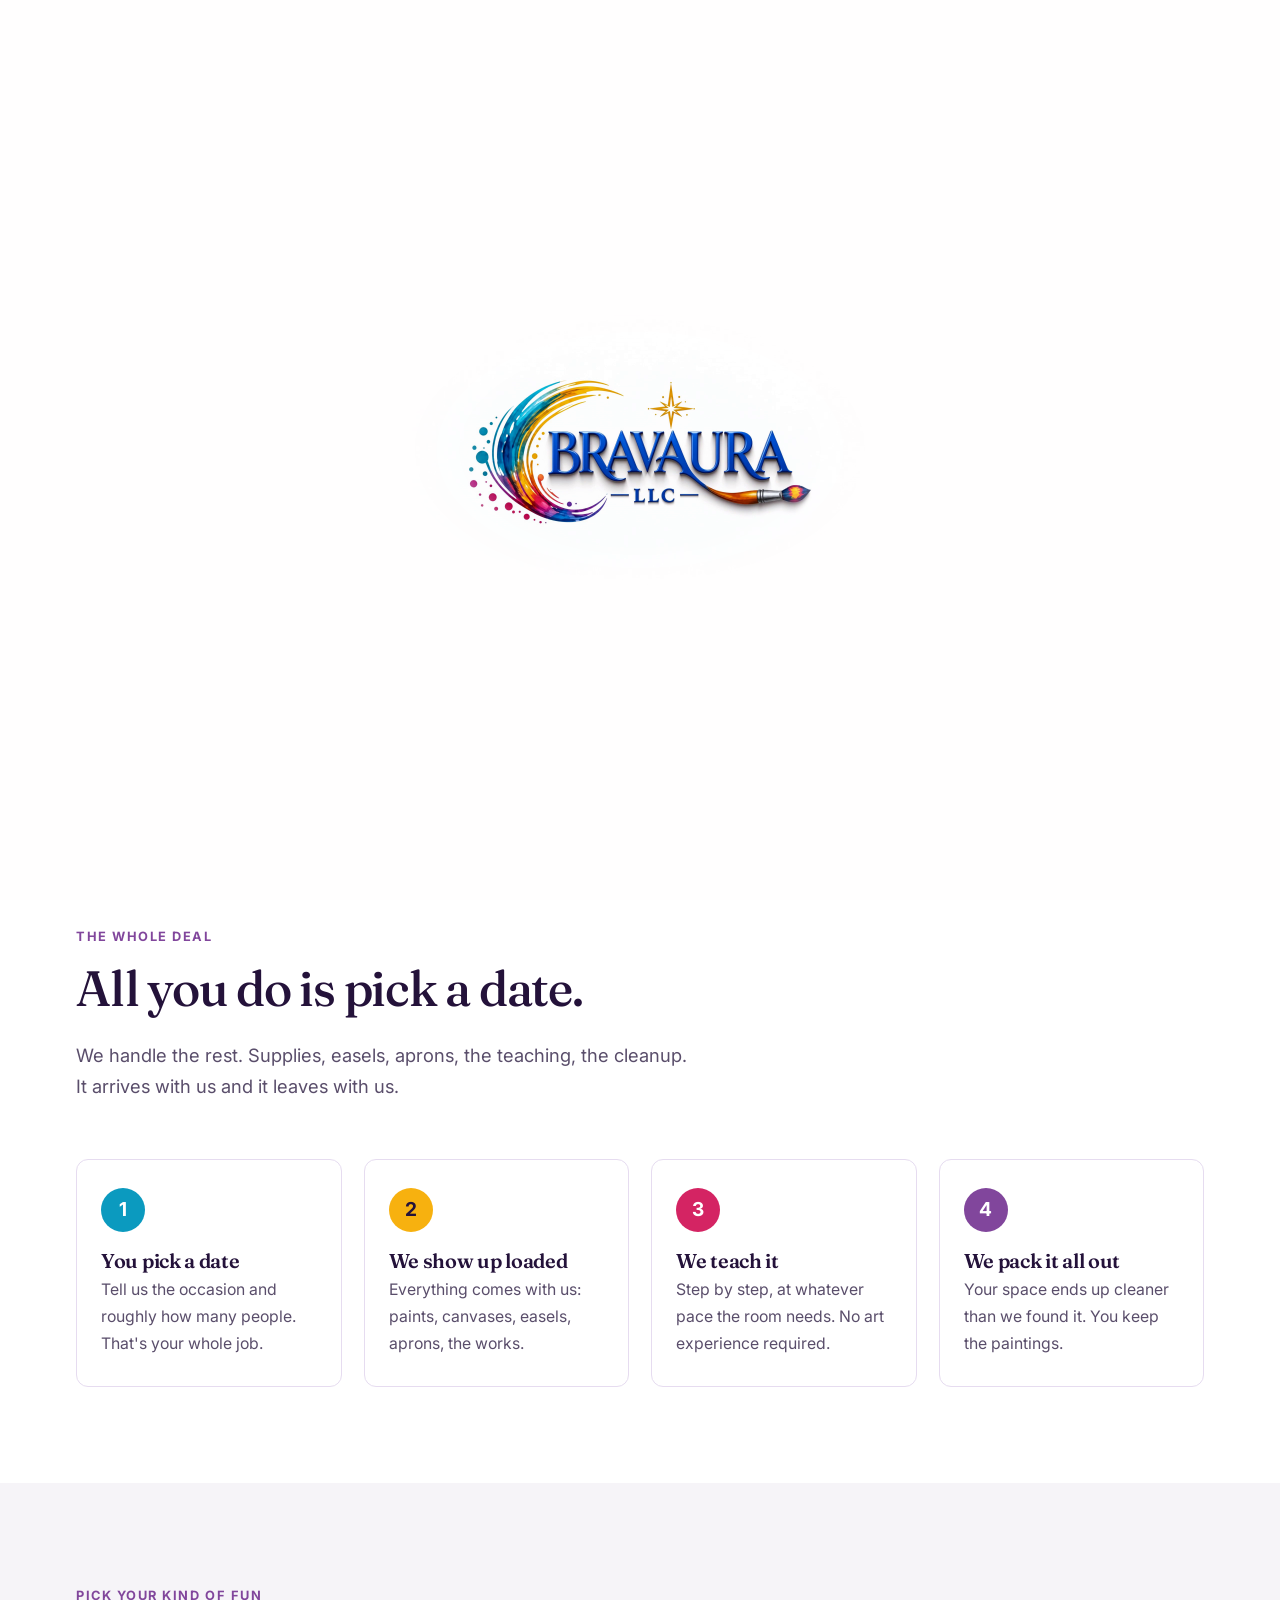
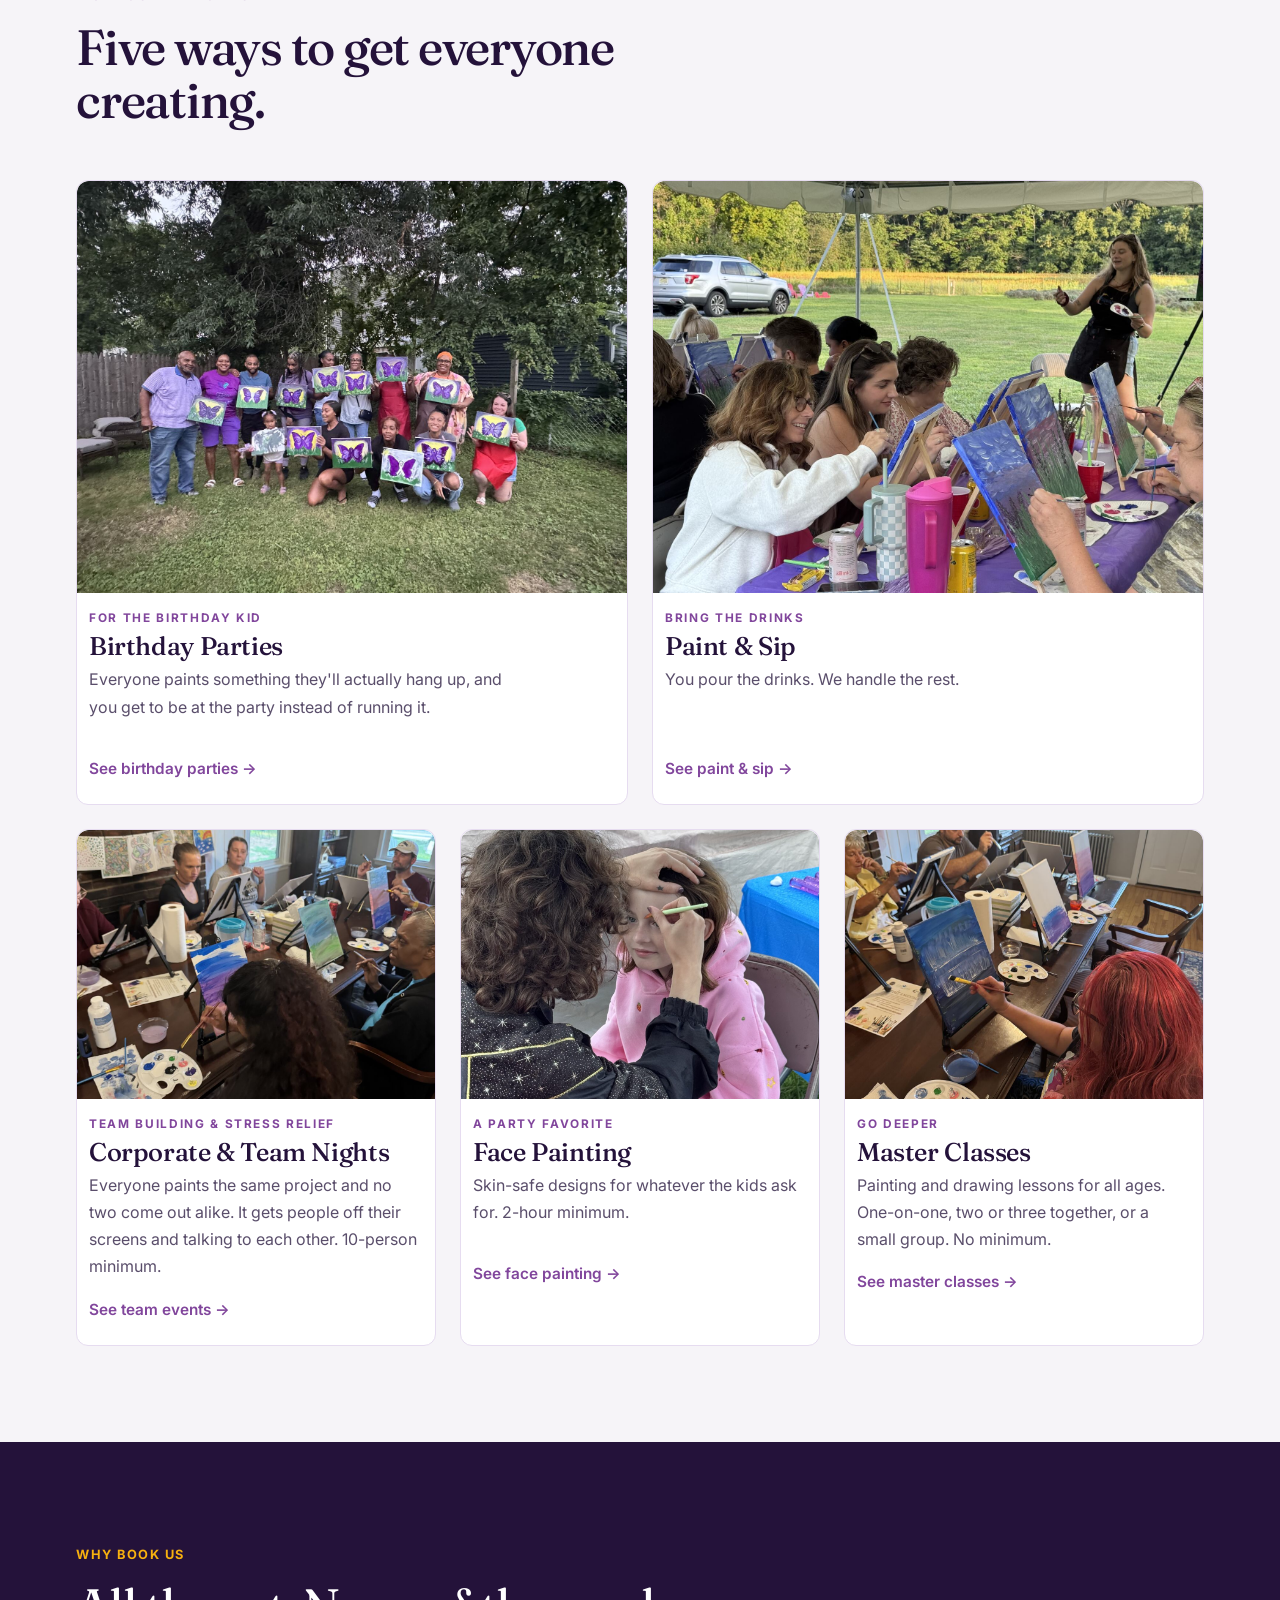
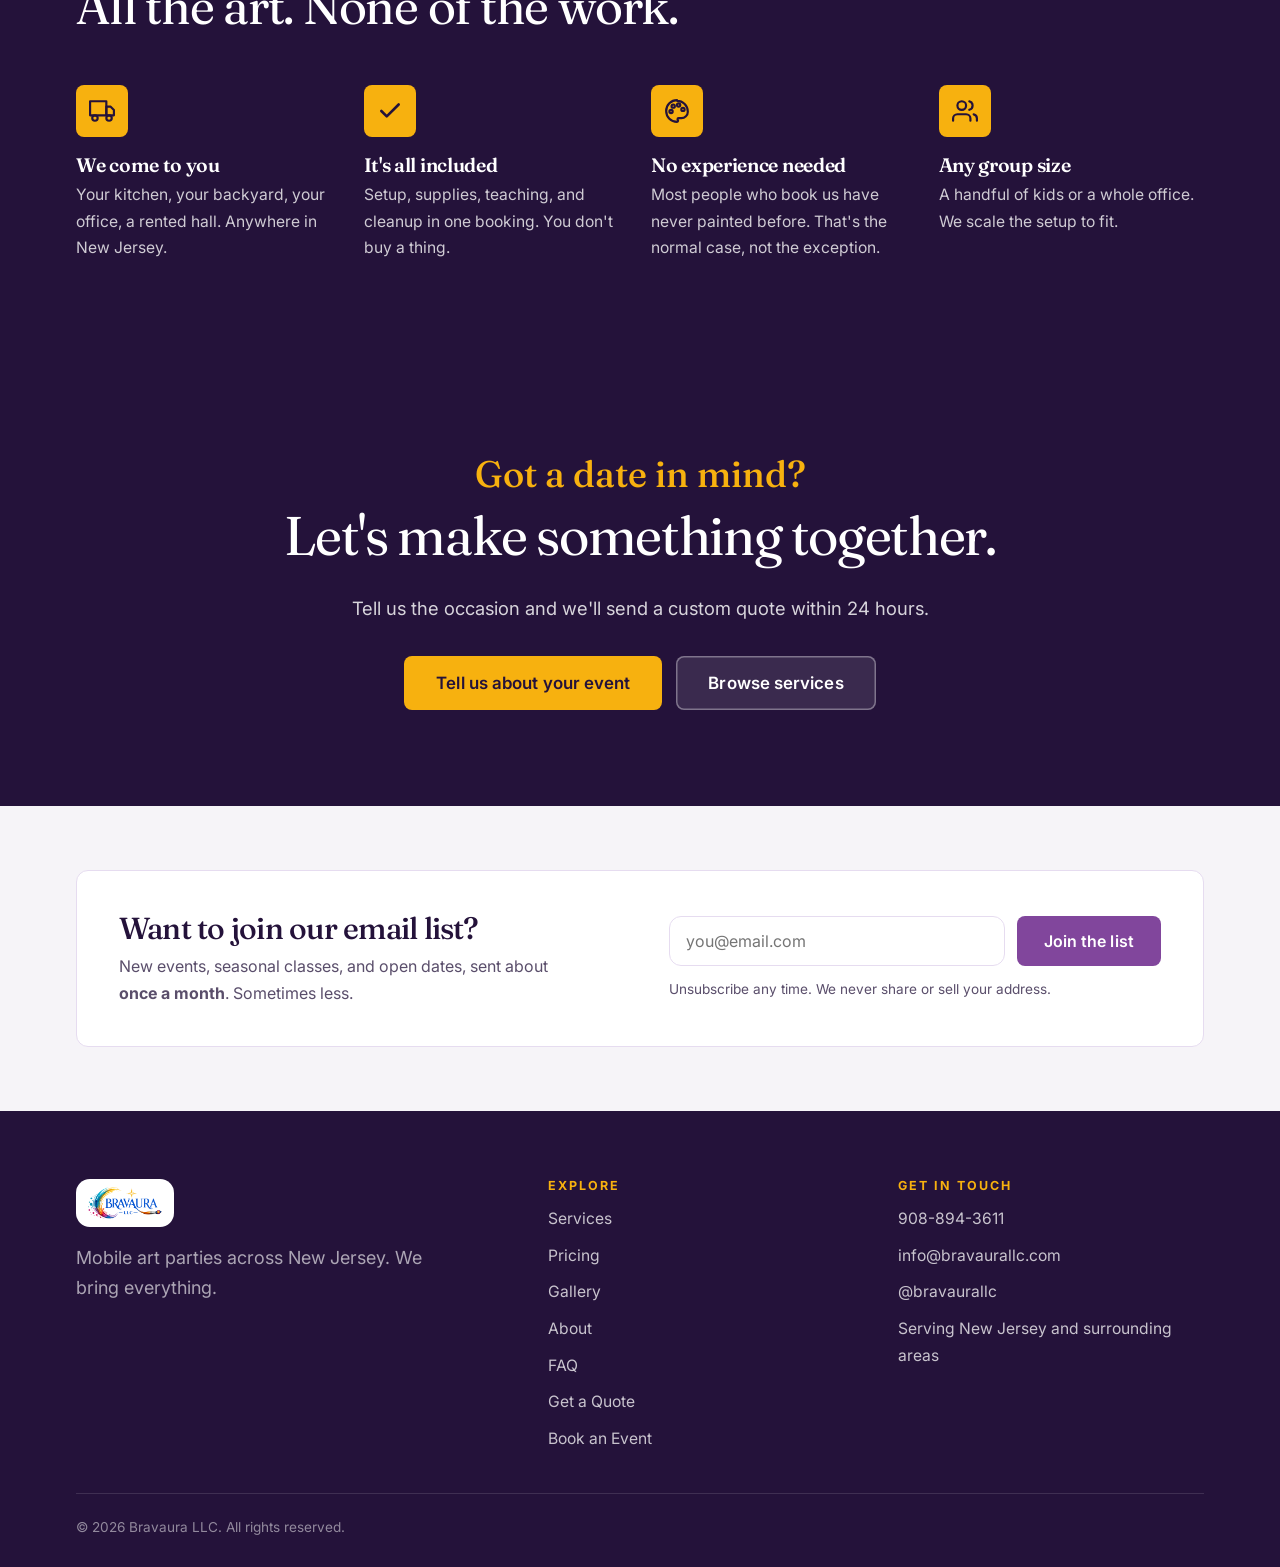
==== index.html @ 5f345864 "Makeover: simpler real-business look, real photos replace all AI images - New flat stylesheet (no ou" ====
<!DOCTYPE html>
<html lang="en">
<head>
<meta charset="utf-8">
<meta name="viewport" content="width=device-width, initial-scale=1">
<title>Bravaura LLC | Mobile Art Parties in New Jersey</title>
<meta name="description" content="We bring the whole art party to you: paint & sip, birthday parties, team nights, face painting, and painting lessons across New Jersey. We set up, teach, and clean up.">
<link rel="canonical" href="https://bravaurallc.com/index.html">
<meta property="og:title" content="Bravaura LLC | Mobile Art Parties in New Jersey">
<meta property="og:description" content="We bring the whole art party to you: paint & sip, birthday parties, team nights, face painting, and painting lessons across New Jersey. We set up, teach, and clean up.">
<meta property="og:type" content="website">
<meta property="og:url" content="https://bravaurallc.com/index.html">
<meta property="og:site_name" content="Bravaura LLC">
<meta property="og:image" content="https://bravaurallc.com/assets/og-image.jpg">
<meta property="og:image:width" content="1200">
<meta property="og:image:height" content="630">
<meta property="og:image:alt" content="Bravaura LLC — mobile art parties in New Jersey">
<meta name="twitter:card" content="summary_large_image">
<meta name="twitter:title" content="Bravaura LLC | Mobile Art Parties in New Jersey">
<meta name="twitter:description" content="We bring the whole art party to you: paint & sip, birthday parties, team nights, face painting, and painting lessons across New Jersey. We set up, teach, and clean up.">
<meta name="twitter:image" content="https://bravaurallc.com/assets/og-image.jpg">
<link rel="icon" type="image/png" href="assets/bravaura-logo-final.png">
<link rel="preconnect" href="https://fonts.googleapis.com">
<link rel="preconnect" href="https://fonts.gstatic.com" crossorigin>
<link href="https://fonts.googleapis.com/css2?family=Fraunces:ital,opsz,wght,WONK@0,9..144,400,0;0,9..144,500,0;0,9..144,600,0;0,9..144,700,0;1,9..144,500,0&family=Inter:wght@400;500;600;700&family=Caveat:wght@500;600;700&display=swap" rel="stylesheet">
<link rel="stylesheet" href="css/styles.css">
</head>
<body>
<div id="site-splash" aria-hidden="true"><video autoplay muted playsinline poster="assets/bravaura-logo-painting-poster.png"><source src="assets/bravaura-logo-painting.mp4" type="video/mp4"></video></div>
<hr class="sweep-bar">
<header class="site-header">
  <div class="container nav">
    <a href="index.html" class="brand" aria-label="Bravaura LLC home"><img src="assets/bravaura-logo-final.png" alt="Bravaura LLC logo"></a>
    <nav aria-label="Main"><ul class="nav-links" id="nav-links"><li><a href="index.html" class="active" aria-current="page">Home</a></li><li><a href="services.html">Services</a></li><li><a href="pricing.html">Pricing</a></li><li><a href="gallery.html">Gallery</a></li><li><a href="about.html">About</a></li><li><a href="contact.html">Contact</a></li></ul></nav>
    <div class="nav-cta">
      <a href="contact.html" class="btn btn--gold">Book a date</a>
      <button class="nav-toggle" aria-label="Toggle menu" aria-expanded="false" aria-controls="nav-links"><span></span><span></span><span></span></button>
    </div>
  </div>
</header>
<main>

<section class="hero">
  <span class="blob" style="width:340px;height:340px;background:var(--teal);top:-60px;left:-90px"></span>
  <span class="blob" style="width:260px;height:260px;background:var(--gold);bottom:-40px;right:38%;opacity:.35"></span>
  <div class="container hero-grid">
    <div class="hero-copy">
      <span class="eyebrow">mobile art parties in NJ &#10038;</span>
      <h1>We bring the<span class="script-accent">whole art party</span>right to your table.</h1>
      <p class="hero-lead">Paint &amp; sip, birthday parties, team nights, face painting, and painting lessons, anywhere in New Jersey. You pick a date. We do the rest.</p>
      <div class="hero-cta">
        <a href="contact.html" class="btn btn--gold btn--lg">Book a date</a>
        <a href="services.html" class="btn btn--white btn--lg">See what we do</a>
      </div>
    </div>
    <div class="hero-photo-wrap">
      <span class="hero-badge hero-badge--tl">we come to you &#10038;</span>
      <div class="hero-photo hero-photo--main"><img src="assets/gallery/lavender-field-group.jpg" alt="Kids proudly holding up their finished paintings at a Bravaura art party" loading="eager" onerror="this.closest('.hero-photo').classList.add('fail')"></div>
      <div class="hero-photo hero-photo--mini"><img src="assets/gallery/kid-flower-painting.jpg" alt="A young painter holding up her finished flower painting" loading="lazy" onerror="this.closest('.hero-photo').classList.add('fail')"></div>
    </div>
  </div>
</section>

<div class="marquee" aria-hidden="true"><div class="marquee-track"><span>Paint &amp; Sip <b class="star">&#10038;</b> Birthday Parties <b class="star">&#10038;</b> Team Nights <b class="star">&#10038;</b> Face Painting <b class="star">&#10038;</b> Master Classes <b class="star">&#10038;</b> </span><span>Paint &amp; Sip <b class="star">&#10038;</b> Birthday Parties <b class="star">&#10038;</b> Team Nights <b class="star">&#10038;</b> Face Painting <b class="star">&#10038;</b> Master Classes <b class="star">&#10038;</b> </span></div></div>

<section class="section">
  <div class="container">
    <div class="section-head reveal">
      <span class="eyebrow">the whole deal</span>
      <h2>All you do is pick a date.</h2>
      <p style="font-size:1.15rem;max-width:52ch">We handle the rest. Supplies, easels, aprons, the teaching, the cleanup. It arrives with us and it leaves with us.</p>
    </div>
    <div class="steps">
      <svg class="steps-line" viewBox="0 0 800 40" preserveAspectRatio="none" fill="none" aria-hidden="true"><path d="M0 20 C 110 7, 210 33, 320 20 S 530 7, 640 20 S 720 31, 800 20" stroke="currentColor" stroke-width="3" stroke-dasharray="2 12" stroke-linecap="round"/></svg>
      <div class="step reveal d1"><div class="step-num">1</div><h3>You pick a date</h3><p>Tell us the occasion and roughly how many people. That's your whole job.</p></div>
      <div class="step reveal d2"><div class="step-num">2</div><h3>We show up loaded</h3><p>Everything comes with us: paints, canvases, easels, aprons, the works.</p></div>
      <div class="step reveal d3"><div class="step-num">3</div><h3>We teach it</h3><p>Step by step, at whatever pace the room needs. No art experience required.</p></div>
      <div class="step reveal d4"><div class="step-num">4</div><h3>We pack it all out</h3><p>Your space ends up cleaner than we found it. You keep the paintings.</p></div>
    </div>
  </div>
</section>

<section class="section section--cream2" id="services">
  <div class="container">
    <div class="section-head reveal"><span class="eyebrow">pick your kind of fun</span><h2>Five ways to get everyone creating.</h2></div>
    <div class="bento">
      <a class="svc svc--birthday reveal" href="birthday-parties.html">
        <div class="svc-img"><img src="assets/gallery/butterfly-group.jpg" alt="Kids painting at a birthday party" loading="lazy" onerror="this.style.display='none'"></div>
        <span class="tag">for the birthday kid</span><h3>Birthday Parties</h3>
        <p>Everyone paints something they'll actually hang up, and you get to be at the party instead of running it.</p>
        <span class="go">See birthday parties &rarr;</span>
      </a>
      <a class="svc svc--sip reveal d1" href="paint-sip.html">
        <div class="svc-img"><img src="assets/gallery/lavender-tent-laughing.jpg" alt="Adults at a paint and sip night" loading="lazy" onerror="this.style.display='none'"></div>
        <span class="tag">bring the drinks</span><h3>Paint &amp; Sip</h3>
        <p>You pour the drinks. We handle the rest.</p>
        <span class="go">See paint &amp; sip &rarr;</span>
      </a>
      <a class="svc svc--corp reveal" href="corporate.html">
        <div class="svc-img"><img src="assets/gallery/indoor-table-group.jpg" alt="Coworkers painting together at a team event" loading="lazy" onerror="this.style.display='none'"></div>
        <span class="tag">team building &amp; stress relief</span><h3>Corporate &amp; Team Nights</h3>
        <p>Everyone paints the same project and no two come out alike. It gets people off their screens and talking to each other. 10-person minimum.</p>
        <span class="go">See team events &rarr;</span>
      </a>
      <a class="svc svc--face reveal" href="face-painting.html">
        <div class="svc-img"><img src="assets/gallery/face-painting.jpg" alt="A child with colorful face paint" loading="lazy" onerror="this.style.display='none'"></div>
        <span class="tag">a party favorite</span><h3>Face Painting</h3>
        <p>Skin-safe designs for whatever the kids ask for. 2-hour minimum.</p>
        <span class="go">See face painting &rarr;</span>
      </a>
      <a class="svc svc--master reveal d1" href="master-classes.html">
        <div class="svc-img"><img src="assets/gallery/indoor-painting-2.jpg" alt="A Bravaura painting and drawing lesson in progress" loading="lazy" onerror="this.style.display='none'"></div>
        <span class="tag">go deeper</span><h3>Master Classes</h3>
        <p>Painting and drawing lessons for all ages. One-on-one, two or three together, or a small group. No minimum.</p>
        <span class="go">See master classes &rarr;</span>
      </a>
    </div>
  </div>
</section>

<section class="section why">
  <div class="container">
    <div class="section-head reveal"><span class="eyebrow">why book us</span><h2>All the art. None of the work.</h2></div>
    <div class="why-grid">
      <div class="why-item reveal d1"><div class="why-ic"><svg viewBox="0 0 24 24" fill="none" stroke="currentColor" stroke-width="2" stroke-linecap="round" stroke-linejoin="round"><rect x="1" y="3" width="15" height="13"/><polygon points="16 8 20 8 23 11 23 16 16 16 16 8"/><circle cx="5.5" cy="18.5" r="2.5"/><circle cx="18.5" cy="18.5" r="2.5"/></svg></div><h3>We come to you</h3><p>Your kitchen, your backyard, your office, a rented hall. Anywhere in New Jersey.</p></div>
      <div class="why-item reveal d2"><div class="why-ic"><svg viewBox="0 0 24 24" fill="none" stroke="currentColor" stroke-width="2.4" stroke-linecap="round" stroke-linejoin="round"><path d="M20 6L9 17l-5-5"/></svg></div><h3>It's all included</h3><p>Setup, supplies, teaching, and cleanup in one booking. You don't buy a thing.</p></div>
      <div class="why-item reveal d3"><div class="why-ic"><svg viewBox="0 0 24 24" fill="none" stroke="currentColor" stroke-width="2" stroke-linecap="round" stroke-linejoin="round"><circle cx="13.5" cy="6.5" r="1.5"/><circle cx="17.5" cy="10.5" r="1.5"/><circle cx="8.5" cy="7.5" r="1.5"/><circle cx="6.5" cy="12.5" r="1.5"/><path d="M12 2a10 10 0 0 0 0 20c.55 0 1-.45 1-1 0-.26-.1-.5-.26-.68-.16-.19-.26-.42-.26-.68 0-.55.45-1 1-1H16a6 6 0 0 0 6-6c0-5.52-4.48-10-10-10z"/></svg></div><h3>No experience needed</h3><p>Most people who book us have never painted before. That's the normal case, not the exception.</p></div>
      <div class="why-item reveal d4"><div class="why-ic"><svg viewBox="0 0 24 24" fill="none" stroke="currentColor" stroke-width="2" stroke-linecap="round" stroke-linejoin="round"><path d="M17 21v-2a4 4 0 0 0-4-4H5a4 4 0 0 0-4 4v2"/><circle cx="9" cy="7" r="4"/><path d="M23 21v-2a4 4 0 0 0-3-3.87"/><path d="M16 3.13a4 4 0 0 1 0 7.75"/></svg></div><h3>Any group size</h3><p>A handful of kids or a whole office. We scale the setup to fit.</p></div>
    </div>
  </div>
</section>


<section class="section cta">
  <div class="container">
    <span class="script-accent">Got a date in mind?</span>
    <h2>Let's make something together.</h2>
    <p>Tell us the occasion and we'll send a custom quote within 24 hours.</p>
    <div class="btn-row" style="justify-content:center">
      <a href="contact.html" class="btn btn--gold btn--lg">Tell us about your event</a>
      <a href="services.html" class="btn btn--white btn--lg">Browse services</a>
    </div>
  </div>
</section>

</main>
<section class="signup" id="signup">
  <div class="container">
    <div class="signup-card reveal">
      <div>
        <h2>Want to join our email list?</h2>
        <p>New events, seasonal classes, and open dates, sent about <strong>once a month</strong>. Sometimes less.</p>
      </div>
      <div>
        <form data-bravaura-form name="email-signup" method="post" novalidate
              action="https://app.kit.com/forms/9788191/subscriptions"
              data-endpoint="https://app.kit.com/forms/9788191/subscriptions"
              data-sv-form="9788191" data-uid="bdd7f90ec0"
              data-success="Thanks for joining! Check your email for a confirmation link. One click and you're on the list.">
          <div class="signup-row">
            <label for="signup-email" class="sr-only">Email address</label>
            <input id="signup-email" name="email_address" type="email" required placeholder="you@email.com" autocomplete="email">
            <button type="submit" class="btn btn--purple">Join the list</button>
          </div>
          <span class="signup-fine">Unsubscribe any time. We never share or sell your address.</span>
          <div class="form-status" role="status" aria-live="polite"></div>
        </form>
      </div>
    </div>
  </div>
</section>
<footer class="site-footer">
  <div class="container">
    <div class="footer-grid">
      <div class="footer-brand">
        <img src="assets/bravaura-logo-final.png" alt="Bravaura LLC">
        <p>Mobile art parties across New Jersey. We bring everything.</p>
      </div>
      <div class="footer-col">
        <h4>Explore</h4>
        <ul>
          <li><a href="services.html">Services</a></li>
          <li><a href="pricing.html">Pricing</a></li>
          <li><a href="gallery.html">Gallery</a></li>
          <li><a href="about.html">About</a></li>
          <li><a href="faq.html">FAQ</a></li>
          <li><a href="quote.html">Get a Quote</a></li>
          <li><a href="contact.html">Book an Event</a></li>
        </ul>
      </div>
      <div class="footer-col">
        <h4>Get in Touch</h4>
        <ul>
          <li><a href="tel:9088943611">908-894-3611</a></li>
          <li><a href="mailto:info@bravaurallc.com">info@bravaurallc.com</a></li>
          <li><a href="https://instagram.com/bravaurallc" target="_blank" rel="noopener">@bravaurallc</a></li>
          <li>Serving New Jersey and surrounding areas</li>
        </ul>
      </div>
    </div>
    <div class="footer-bottom">
      <span>&copy; <span id="year">2026</span> Bravaura LLC. All rights reserved.</span>
    </div>
  </div>
</footer>
<div id="promo-pop" role="dialog" aria-modal="true" aria-labelledby="promo-title" aria-hidden="true">
  <div class="promo-card">
    <button class="promo-close" type="button" aria-label="Close">&times;</button>
    <div class="promo-flyer"><a href="assets/olipop-paint-flyer.jpg" target="_blank" rel="noopener" title="Open the full flyer"><img src="assets/olipop-paint-flyer.jpg" alt="Olipop &amp; Paint flyer: Saturday September 12 2026, 5 to 7pm at Livi's Lavender Farm, Robbinsville NJ. Tickets $65 per person." loading="lazy" onerror="this.closest('.promo-flyer').remove()"></a></div>
    <div class="promo-body">
      <span class="promo-kicker">save the date</span>
      <h3 id="promo-title">Olipop &amp; Paint</h3>
      <p class="promo-when">Saturday, September 12 &middot; 5:00&ndash;7:00 pm</p>
      <p class="promo-where">Livi's Lavender Farm &middot; Robbinsville, NJ</p>
      <p class="promo-note">A lavender-themed painting, step by step. All supplies included, plus a lavender sachet fresh from the farm. All ages, no experience needed.</p>
      <p class="promo-early">Early bird: 15% off with code <b>EARLYBIRD15</b> until Aug 23</p>
      <a href="https://square.link/u/ehouc1P7" target="_blank" rel="noopener" class="btn btn--purple btn--lg promo-cta">Buy tickets</a>
      <a href="#signup" class="btn btn--white promo-cta">Get event updates</a>
    </div>
  </div>
</div>
<script src="js/main.js"></script>
</body>
</html>
---- css/styles.css ----
/* =========================================================
   Bravaura LLC — "Gallery Night" stylesheet
   Soft light, painted color washes, arched gallery frames.
   Drop-in replacement: same class names as the previous sheet.
   ========================================================= */
:root{
  --teal:#0B9ABF; --teal-deep:#087C9A;
  --gold:#F7B10F; --gold-deep:#B37F0A; --gold-soft:#FFE7A8;
  --purple:#81469C; --purple-deep:#5E2E78;
  --magenta:#D42463; --orange:#D86312;
  --royal:#0354D2;
  --plum:#24123A; --plum-2:#3A1D58;
  --ink:#24123A; --body:#5A4E6B;
  --paper:#FFFFFF; --lilac:#F7F3FB; --lilac-2:#EFE7F7;
  --line:#E6DCF0;
  --grad:linear-gradient(120deg,var(--teal) 0%,var(--purple) 55%,var(--magenta) 100%);
  --grad-warm:linear-gradient(120deg,var(--purple) 0%,var(--magenta) 100%);
  --shadow-sm:0 2px 6px rgba(36,18,58,.06),0 6px 18px rgba(36,18,58,.06);
  --shadow:0 4px 12px rgba(36,18,58,.07),0 18px 40px rgba(94,46,120,.12);
  --shadow-lg:0 10px 24px rgba(36,18,58,.10),0 30px 70px rgba(94,46,120,.18);
  --font-display:"Fraunces",Georgia,serif;
  --font-body:"Inter",-apple-system,BlinkMacSystemFont,"Segoe UI",Roboto,sans-serif;
  --font-hand:"Fraunces",Georgia,serif;
  --maxw:1180px;
  --arch:999px 999px 26px 26px;
}
*{box-sizing:border-box}
html{scroll-behavior:smooth;-webkit-text-size-adjust:100%}
#site-splash{position:fixed;inset:0;z-index:999;display:flex;align-items:center;justify-content:center;background:#fffefe;transition:opacity .45s ease}
#site-splash video{width:min(70vw,480px);animation:splash-pop .5s cubic-bezier(.34,1.56,.64,1);-webkit-mask-image:radial-gradient(ellipse 60% 62% at 50% 50%,#000 55%,transparent 86%);mask-image:radial-gradient(ellipse 60% 62% at 50% 50%,#000 55%,transparent 86%)}
#site-splash.splash-out{opacity:0;pointer-events:none}
@keyframes splash-pop{from{opacity:0;transform:scale(.9)}to{opacity:1;transform:scale(1)}}
@media(prefers-reduced-motion:reduce){#site-splash video{animation:none}}
body{margin:0;font-family:var(--font-body);color:var(--body);background:var(--paper);line-height:1.7;font-size:18px;-webkit-font-smoothing:antialiased;overflow-x:hidden}
img{max-width:100%;display:block}
a{color:var(--purple);text-decoration:none}
a:hover{color:var(--magenta)}
h1,h2,h3,h4{font-family:var(--font-display);color:var(--ink);line-height:1.08;margin:0 0 .5em;font-weight:500;letter-spacing:-.025em}
h1{font-size:clamp(2.6rem,6vw,4.6rem)}
h2{font-size:clamp(2rem,4.3vw,3.1rem)}
h3{font-size:clamp(1.2rem,2.1vw,1.5rem);font-weight:600;letter-spacing:-.015em}
p{margin:0 0 1.1rem}
.container{width:100%;max-width:var(--maxw);margin:0 auto;padding:0 26px}
.narrow{max-width:780px}
.center{text-align:center}
.center .lead{margin-left:auto;margin-right:auto}
.mt-0{margin-top:0}.mb-0{margin-bottom:0}
.lead{font-size:1.2rem;color:var(--ink);max-width:56ch;font-weight:400;opacity:.85}
.hand{font-family:var(--font-display);font-style:italic;font-weight:500;line-height:1}

/* eyebrow: small caps label with a paint-dot, no handwriting */
.eyebrow{font-family:var(--font-body);font-size:.8rem;font-weight:700;letter-spacing:.18em;text-transform:uppercase;color:var(--purple);margin:0 0 .9rem;display:inline-flex;align-items:center;gap:.6rem}
.eyebrow::before{content:"";width:22px;height:8px;border-radius:8px;background:var(--grad)}

/* accent words: gradient italic serif over a painted swash */
.script-accent{font-family:var(--font-display);font-style:italic;font-weight:400;color:var(--purple)}

/* buttons: soft rounded rectangles, no outlines, no hard shadows */
.btn{display:inline-flex;align-items:center;justify-content:center;gap:.55rem;font-family:var(--font-body);font-weight:600;font-size:1rem;padding:1rem 1.7rem;border-radius:14px;border:0;cursor:pointer;text-decoration:none;line-height:1;transition:transform .2s ease,box-shadow .2s ease,background-position .4s ease,color .2s;box-shadow:var(--shadow-sm);letter-spacing:.005em}
.btn:hover{transform:translateY(-2px);box-shadow:var(--shadow);text-decoration:none}
.btn:active{transform:translateY(0);box-shadow:var(--shadow-sm)}
.btn:focus-visible{outline:3px solid var(--gold);outline-offset:3px}
.btn--gold{background:linear-gradient(120deg,var(--purple-deep),var(--purple) 45%,var(--magenta));background-size:180% 100%;background-position:0 0;color:#fff}
.btn--gold:hover{background-position:100% 0;color:#fff}
.btn--teal{background:var(--teal);color:#fff}
.btn--teal:hover{color:#fff;background:var(--teal-deep)}
.btn--purple{background:var(--purple);color:#fff}
.btn--purple:hover{color:#fff;background:var(--purple-deep)}
.btn--white{background:#fff;color:var(--ink);box-shadow:inset 0 0 0 1.5px var(--line),var(--shadow-sm)}
.btn--white:hover{color:var(--purple);box-shadow:inset 0 0 0 1.5px var(--purple),var(--shadow)}
.btn--lg{padding:1.15rem 2rem;font-size:1.06rem}
.btn-row{display:flex;flex-wrap:wrap;gap:14px}
.center .btn-row{justify-content:center}

/* top sweep + header */
.sweep-bar{height:4px;border:0;margin:0;background:linear-gradient(90deg,var(--teal),var(--purple) 40%,var(--magenta) 70%,var(--gold))}
.site-header{position:sticky;top:0;z-index:60;background:rgba(255,255,255,.88);backdrop-filter:saturate(160%) blur(14px);border-bottom:1px solid var(--line)}
.nav{display:flex;align-items:center;justify-content:space-between;height:80px;gap:20px}
.brand img{height:54px;width:auto}
@media(max-width:480px){.brand img{height:44px}}
.nav-links{display:flex;align-items:center;gap:6px;list-style:none;margin:0;padding:0}
.nav-links a{font-weight:500;font-size:.97rem;color:var(--ink);padding:9px 14px;border-radius:10px;transition:background .2s,color .2s}
.nav-links a:hover{background:var(--lilac);color:var(--purple)}
.nav-links a.active{background:var(--lilac-2);color:var(--purple-deep);font-weight:600}
.nav-cta{display:flex;align-items:center;gap:14px}
.nav-toggle{display:none;background:none;border:0;cursor:pointer;width:46px;height:46px;padding:10px;border-radius:10px}
.nav-toggle:hover{background:var(--lilac)}
.nav-toggle span{display:block;height:2.5px;background:var(--ink);border-radius:2px;margin:5px 0;transition:.25s}
.nav-toggle.open span:nth-child(1){transform:translateY(7.5px) rotate(45deg)}
.nav-toggle.open span:nth-child(2){opacity:0}
.nav-toggle.open span:nth-child(3){transform:translateY(-7.5px) rotate(-45deg)}
@media(max-width:920px){
  .nav-toggle{display:block}
  .nav-links{position:absolute;top:80px;left:0;right:0;flex-direction:column;align-items:stretch;gap:0;background:#fff;border-bottom:1px solid var(--line);box-shadow:var(--shadow);max-height:0;overflow:hidden;transition:max-height .3s}
  .nav-links.open{max-height:560px}
  .nav-links li{border-bottom:1px solid var(--line)}
  .nav-links a{display:block;padding:15px 26px;border-radius:0}
  .nav-cta .btn{display:none}
}

/* hero (home) — white canvas with a painted color wash */
.hero{position:relative;padding:76px 0 96px;overflow:hidden;background:
  radial-gradient(40% 55% at 95% 10%,rgba(247,177,15,.20),transparent 70%),
  radial-gradient(38% 55% at 0% 95%,rgba(11,154,191,.13),transparent 70%),
  var(--paper)}
.hero-grid{display:grid;grid-template-columns:1.05fr .95fr;gap:56px;align-items:center;position:relative;z-index:2}
.hero h1{font-size:clamp(2.7rem,6.2vw,4.9rem);font-weight:400}
.hero h1 .pop{color:var(--teal)}
.hero .script-accent{display:block;font-size:1.08em;margin:.04em 0 .02em;padding-bottom:.08em;position:relative;width:max-content;max-width:100%}
.hero .script-accent::after{content:"";position:absolute;left:2%;right:4%;bottom:-.02em;height:.16em;border-radius:99px;background:var(--gold);opacity:.55;z-index:-1;transform:rotate(-1deg)}
.hero-lead{font-size:1.24rem;color:var(--ink);opacity:.82;max-width:46ch;margin:1.5rem 0 2.2rem;font-weight:400}
.hero-cta{display:flex;flex-wrap:wrap;gap:14px;align-items:center}
.blob{position:absolute;border-radius:50%;filter:blur(60px);opacity:.22;z-index:0;pointer-events:none}
.arrow-doodle{display:none}
.hero-photo-wrap{position:relative;padding:10px 40px 56px 0}
.hero-photo{position:relative;overflow:hidden;background:var(--lilac-2)}
.hero-photo img{width:100%;height:100%;object-fit:cover}
.hero-photo.fail img{display:none}
.hero-photo.fail{display:grid;place-items:center}
/* arched gallery window */
.hero-photo--main{border-radius:var(--arch);aspect-ratio:4/4.6;box-shadow:var(--shadow-lg);outline:2px solid rgba(247,177,15,.9);outline-offset:10px}
.hero-photo--main.fail{background:var(--grad)}
/* round "porthole" photo */
.hero-photo--mini{position:absolute;right:0;bottom:6px;width:42%;aspect-ratio:1/1;border-radius:50%;border:8px solid #fff;box-shadow:var(--shadow-lg);z-index:4}
.hero-photo--mini.fail{background:var(--grad-warm)}
.hero-badge{position:absolute;z-index:5;font-family:var(--font-body);font-weight:600;font-size:.95rem;padding:11px 18px;border-radius:999px;background:#fff;color:var(--ink);box-shadow:var(--shadow);display:inline-flex;align-items:center;gap:8px}
.hero-badge::before{content:"";width:10px;height:10px;border-radius:50%;background:var(--teal);box-shadow:0 0 0 4px rgba(11,154,191,.18)}
.hero-badge--tl{top:34px;left:-22px}
@media(max-width:920px){
  .hero-grid{grid-template-columns:1fr;gap:40px}
  .hero-photo-wrap{max-width:420px;margin:0 auto;padding:10px 26px 50px 10px}
  .hero-badge--tl{left:-6px}
}

/* marquee — plum ribbon, italic serif, gold dots */
.marquee{background:var(--plum);color:#fff;padding:18px 0;overflow:hidden;white-space:nowrap}
.marquee-track{display:inline-flex;animation:marq 30s linear infinite;will-change:transform}
.marquee-track span{font-family:var(--font-display);font-style:italic;font-weight:400;font-size:1.45rem;padding:0 22px;display:inline-flex;align-items:center;gap:22px;color:rgba(255,255,255,.92)}
.marquee-track .star{color:var(--gold);font-style:normal;font-size:.9rem}
@keyframes marq{from{transform:translateX(0)}to{transform:translateX(-50%)}}

/* sections */
.section{padding:96px 0;position:relative}
.section--cream2{background:var(--lilac)}
.section-head{max-width:62ch}
.section-head.center{margin:0 auto;text-align:center}
.section-head.center .eyebrow{justify-content:center}

/* page hero (inner pages) */
.page-hero{position:relative;background:var(--plum);color:#fff;overflow:hidden;padding:84px 0 80px}
.page-hero::before{content:"";position:absolute;inset:0;background:radial-gradient(50% 120% at 90% 0%,rgba(129,70,156,.65),transparent 60%),radial-gradient(45% 110% at 0% 100%,rgba(11,154,191,.35),transparent 60%),radial-gradient(35% 80% at 55% 120%,rgba(247,177,15,.22),transparent 60%)}
.page-hero .container{position:relative;z-index:2}
.page-hero h1,.page-hero p{color:#fff}
.page-hero h1{font-weight:400}
.page-hero .eyebrow{color:var(--gold)}
.page-hero .eyebrow::before{background:var(--gold)}
.page-hero .lead{color:rgba(255,255,255,.86);max-width:60ch;opacity:1}
.page-hero .script-accent{display:block;font-size:clamp(2.2rem,5.4vw,3.5rem);line-height:1.05;margin-bottom:.1em;color:var(--gold)}

/* how it works */
.steps{display:grid;grid-template-columns:repeat(4,1fr);gap:22px;margin-top:56px;position:relative}
.step{position:relative;text-align:left;background:#fff;border-radius:22px;padding:28px 24px;box-shadow:var(--shadow-sm);border:1px solid var(--line);transition:transform .25s ease,box-shadow .25s ease}
.step:hover{transform:translateY(-4px);box-shadow:var(--shadow)}
.step-num{width:52px;height:52px;border-radius:16px;display:grid;place-items:center;margin:0 0 18px;font-family:var(--font-display);font-style:italic;font-size:1.6rem;font-weight:500;color:#fff;background:var(--teal)}
.step:nth-of-type(1) .step-num{background:var(--teal)}
.step:nth-of-type(2) .step-num{background:var(--gold);color:var(--plum)}
.step:nth-of-type(3) .step-num{background:var(--magenta)}
.step:nth-of-type(4) .step-num{background:var(--purple)}
.step h3{font-size:1.25rem;margin-bottom:.35rem}
.step p{font-size:.99rem;margin:0}
.steps-line{display:none}
@media(max-width:820px){.steps{grid-template-columns:1fr 1fr;gap:18px}}
@media(max-width:460px){.steps{grid-template-columns:1fr}}

/* services — framed artwork cards */
.bento{display:grid;grid-template-columns:repeat(6,1fr);gap:24px;margin-top:52px}
.svc{position:relative;overflow:hidden;border-radius:26px;display:flex;flex-direction:column;justify-content:flex-start;padding:14px 14px 26px;color:var(--ink);text-decoration:none;background:#fff;box-shadow:var(--shadow);transition:transform .3s ease,box-shadow .3s ease}
.svc:hover{transform:translateY(-6px);box-shadow:var(--shadow-lg);color:var(--ink)}
.svc-img{position:relative;z-index:0;background:var(--tint);margin-bottom:20px}
.svc .svc-img{aspect-ratio:4/3;overflow:hidden;border-radius:18px}
.svc-img img{width:100%;height:100%;object-fit:cover;transition:transform .6s ease}
.svc:hover .svc-img img{transform:scale(1.06)}
.svc::after{content:"";position:absolute;left:0;right:0;top:0;height:6px;background:var(--tint);opacity:1;z-index:3}
.svc>*{position:relative;z-index:2;padding-left:12px;padding-right:12px}
.svc>.svc-img{padding:0}
.svc .tag{font-family:var(--font-body);font-weight:700;font-size:.74rem;letter-spacing:.14em;text-transform:uppercase;line-height:1;color:var(--tint);margin-bottom:8px}
.svc h3{color:var(--ink);margin:0 0 .35rem;font-size:1.6rem;font-weight:500}
.svc p{color:var(--body);margin:0;font-size:1rem;max-width:44ch}
@media(min-width:760px){.svc p{min-height:4.6em}}
.svc .go{margin-top:16px;font-weight:600;display:inline-flex;gap:.4rem;font-size:.96rem;color:var(--purple);transition:gap .2s}
.svc:hover .go{gap:.75rem;color:var(--magenta)}
.svc--birthday{grid-column:span 3;--tint:var(--magenta)}
.svc--sip{grid-column:span 3;--tint:var(--purple)}
.svc--corp{grid-column:span 2;--tint:var(--royal)}
.svc--face{grid-column:span 2;--tint:var(--orange)}
.svc--master{grid-column:span 2;--tint:var(--teal)}
@media(max-width:980px){.svc--corp,.svc--face,.svc--master{grid-column:span 3}.svc--master{grid-column:1 / -1}}
@media(max-width:820px){.bento{grid-template-columns:1fr 1fr}.svc{grid-column:span 1 !important}.svc--master{grid-column:1 / -1 !important}}
@media(max-width:520px){.bento{grid-template-columns:1fr}.svc--master{grid-column:auto !important}}

/* why band — deep plum with soft light */
.why{background:var(--plum);color:#fff;position:relative;overflow:hidden}
.why::before{content:"";position:absolute;width:620px;height:620px;border-radius:50%;background:radial-gradient(circle,rgba(129,70,156,.55),transparent 65%);top:-260px;right:-160px}
.why::after{content:"";position:absolute;width:520px;height:520px;border-radius:50%;background:radial-gradient(circle,rgba(11,154,191,.35),transparent 65%);bottom:-240px;left:-160px}
.why h2{color:#fff;font-weight:400}
.why .eyebrow{color:var(--gold)}
.why .eyebrow::before{background:var(--gold)}
.why-grid{display:grid;grid-template-columns:repeat(4,1fr);gap:22px;margin-top:52px;position:relative;z-index:1}
.why-item{background:rgba(255,255,255,.06);border:1px solid rgba(255,255,255,.12);border-radius:22px;padding:26px 22px;transition:background .25s,transform .25s}
.why-item:hover{background:rgba(255,255,255,.1);transform:translateY(-4px)}
.why-ic{width:52px;height:52px;border-radius:16px;display:grid;place-items:center;margin-bottom:18px;background:linear-gradient(135deg,var(--gold),#FFD27A)}
.why-ic svg{width:26px;height:26px;color:var(--plum)}
.why-item h3{color:#fff;font-size:1.22rem;margin-bottom:.35rem}
.why-item p{color:rgba(255,255,255,.78);font-size:.98rem;margin:0}
@media(max-width:820px){.why-grid{grid-template-columns:1fr 1fr}}
@media(max-width:460px){.why-grid{grid-template-columns:1fr}}

/* testimonials */
.notes{display:grid;grid-template-columns:repeat(3,1fr);gap:24px;margin-top:54px}
.note{background:#fff;border:1px solid var(--line);border-radius:24px;padding:30px 28px 26px;box-shadow:var(--shadow-sm);position:relative;transition:transform .25s,box-shadow .25s}
.note:hover{transform:translateY(-4px);box-shadow:var(--shadow)}
.note::before{content:"\201C";position:absolute;top:6px;right:22px;font-family:var(--font-display);font-size:5rem;line-height:1;color:var(--lilac-2)}
.note-photo{margin:-12px -12px 18px;border-radius:16px;overflow:hidden;aspect-ratio:16/10;background:var(--grad)}
.note-photo img{width:100%;height:100%;object-fit:cover;display:block}
.note-stars{color:var(--gold);font-size:1rem;letter-spacing:3px;margin-bottom:12px}
.note .q{font-family:var(--font-display);font-size:1.1rem;font-weight:400;font-style:italic;color:var(--ink);line-height:1.55;margin-bottom:16px;position:relative}
.note .who{font-weight:600;font-size:.92rem;color:var(--purple)}
.note .who span{color:var(--body);font-weight:400}
@media(max-width:820px){.notes{grid-template-columns:1fr}}

/* CTA */
.cta{background:linear-gradient(135deg,var(--plum) 0%,var(--plum-2) 55%,#4A1F5E 100%);color:#fff;text-align:center;position:relative;overflow:hidden}
.cta::before{content:"";position:absolute;inset:0;background:radial-gradient(45% 100% at 85% 0%,rgba(212,36,99,.35),transparent 60%),radial-gradient(45% 100% at 10% 100%,rgba(11,154,191,.32),transparent 60%)}
.cta .container{position:relative;z-index:1}
.cta h2{color:#fff;font-size:clamp(2.1rem,5vw,3.4rem);font-weight:400}
.cta .script-accent{display:block;font-size:clamp(1.6rem,4vw,2.3rem);line-height:1.1;margin-bottom:.35em;color:var(--gold)}
.cta p{color:rgba(255,255,255,.82);font-size:1.15rem;max-width:54ch;margin:0 auto 2rem}
.cta .btn--gold{background:linear-gradient(120deg,var(--gold),#FFCF4D);color:var(--plum)}
.cta .btn--gold:hover{color:var(--plum);box-shadow:0 0 0 6px rgba(247,177,15,.22),var(--shadow)}
.cta .btn--white,.page-hero .btn--white{background:rgba(255,255,255,.1);color:#fff;box-shadow:inset 0 0 0 1.5px rgba(255,255,255,.35)}
.cta .btn--white:hover,.page-hero .btn--white:hover{background:rgba(255,255,255,.18);color:#fff}

/* split (text + framed photo) */
.split{display:grid;grid-template-columns:1.02fr .98fr;gap:60px;align-items:center}
.split--rev .split-media{order:-1}
@media(max-width:880px){.split{grid-template-columns:1fr;gap:38px}.split--rev .split-media{order:0}}
.frame-photo{position:relative;border-radius:var(--arch);overflow:hidden;background:var(--lilac-2);aspect-ratio:4/4.4;box-shadow:var(--shadow-lg)}
.frame-photo img{width:100%;height:100%;object-fit:cover}
.frame-photo.fail img{display:none}
.frame-photo.tilt-l,.frame-photo.tilt-r{transform:none}
.frame-photo.sh-gold{outline:2px solid var(--gold);outline-offset:10px}
.frame-photo.sh-teal{outline:2px solid var(--teal);outline-offset:10px}
.frame-photo.sh-magenta{outline:2px solid var(--magenta);outline-offset:10px}
.frame-photo.sh-purple{outline:2px solid var(--purple);outline-offset:10px}
.frame-photo.fail{background:var(--grad)}
.frame-photo--headshot{aspect-ratio:4/5}
.frame-photo--headshot img{object-position:center 20%}
@media(max-width:880px){.frame-photo{aspect-ratio:4/4}.frame-photo--headshot{aspect-ratio:4/4.4}}

/* checklist */
.checklist{list-style:none;padding:0;margin:1.2rem 0 0;display:grid;gap:12px}
.checklist li{display:flex;gap:12px;align-items:flex-start;font-size:1.04rem;color:var(--ink)}
.checklist li::before{content:"";flex-shrink:0;margin-top:3px;width:24px;height:24px;border-radius:8px;background:var(--grad) ;-webkit-mask:none}
.checklist li::before{background:var(--teal) url("data:image/svg+xml,%3Csvg xmlns='http://www.w3.org/2000/svg' viewBox='0 0 24 24' fill='none' stroke='white' stroke-width='3.4' stroke-linecap='round' stroke-linejoin='round'%3E%3Cpolyline points='20 6 9 17 4 12'/%3E%3C/svg%3E") center/13px no-repeat}

/* info cards */
.info-grid{display:grid;grid-template-columns:repeat(3,1fr);gap:22px;margin-top:8px}
@media(max-width:820px){.info-grid{grid-template-columns:1fr}}
.info-card{background:#fff;border:1px solid var(--line);border-radius:22px;padding:28px 26px;box-shadow:var(--shadow-sm);height:100%}
.info-card .ic{width:52px;height:52px;border-radius:16px;display:grid;place-items:center;margin-bottom:16px}
.info-card .ic svg{width:25px;height:25px}
.ic--teal{background:rgba(11,154,191,.12);color:var(--teal-deep)}.ic--gold{background:rgba(247,177,15,.2);color:var(--gold-deep)}
.ic--magenta{background:rgba(212,36,99,.1);color:var(--magenta)}.ic--purple{background:rgba(129,70,156,.12);color:var(--purple)}
.ic--orange{background:rgba(216,99,18,.12);color:var(--orange)}
.info-card h3{margin:0 0 .3rem;font-size:1.22rem}
.info-card p{margin:0;color:var(--body);font-size:1rem}

/* pills */
.pill-row{display:flex;flex-wrap:wrap;gap:10px;margin-top:14px}
.pill{background:var(--lilac);border:1px solid var(--line);color:var(--ink);font-weight:500;font-size:.93rem;padding:8px 16px;border-radius:999px}

/* forms */
.form-card{background:#fff;border:1px solid var(--line);border-radius:26px;box-shadow:var(--shadow);padding:36px}
.form-grid{display:grid;grid-template-columns:1fr 1fr;gap:18px}
@media(max-width:620px){.form-grid{grid-template-columns:1fr}.form-card{padding:26px 22px}}
.field{display:flex;flex-direction:column;gap:7px}
.field.full{grid-column:1 / -1}
.field label{font-weight:600;font-size:.92rem;color:var(--ink)}
.field label .req{color:var(--magenta)}
.field input,.field select,.field textarea{font-family:var(--font-body);font-size:1rem;color:var(--ink);padding:13px 15px;border:1.5px solid var(--line);border-radius:12px;background:var(--lilac);transition:border-color .15s,box-shadow .15s,background .15s}
.field input:focus,.field select:focus,.field textarea:focus{outline:none;border-color:var(--purple);background:#fff;box-shadow:0 0 0 4px rgba(129,70,156,.15)}
.field textarea{resize:vertical;min-height:120px}
.form-note{font-size:.85rem;color:var(--body);margin-top:14px}
.sr-only{position:absolute;width:1px;height:1px;padding:0;margin:-1px;overflow:hidden;clip:rect(0,0,0,0);white-space:nowrap;border:0}
.form-status{margin-top:16px;padding:14px 16px;border-radius:12px;font-weight:600;display:none}
.form-status.ok{display:block;background:#e7f6ef;color:#1a7a4f;border:1px solid #9fd8bd}
.form-status.err{display:block;background:#fdecef;color:#b02a44;border:1px solid #f0aab8}

/* travel calculator */
.calc{background:#fff;border:1px solid var(--line);border-radius:24px;box-shadow:var(--shadow);padding:28px;max-width:780px}

/* contact info */
.contact-info{display:grid;gap:18px;margin-top:18px}
.contact-line{display:flex;gap:14px;align-items:flex-start}
.contact-line .ci{flex-shrink:0;width:50px;height:50px;border-radius:15px;display:grid;place-items:center;background:var(--lilac-2);color:var(--purple)}
.contact-line .ci svg{width:23px;height:23px}
.contact-line a,.contact-line span{font-weight:600;color:var(--ink);font-size:1.05rem}
.contact-line a:hover{color:var(--purple)}
.contact-line small{display:block;color:var(--body);font-size:.85rem;margin-top:2px;font-weight:400}

/* faq */
.faq{max-width:840px;margin:0 auto}
.faq-item{border:1px solid var(--line);border-radius:18px;background:#fff;margin-bottom:12px;box-shadow:var(--shadow-sm);overflow:hidden;transition:box-shadow .2s,border-color .2s}
.faq-item.open{border-color:rgba(129,70,156,.4);box-shadow:var(--shadow)}
.faq-q{width:100%;text-align:left;background:none;border:0;cursor:pointer;font-family:var(--font-display);font-size:1.14rem;font-weight:500;color:var(--ink);padding:20px 56px 20px 24px;position:relative}
.faq-q::after{content:"+";position:absolute;right:20px;top:50%;transform:translateY(-50%);width:30px;height:30px;border-radius:50%;display:grid;place-items:center;background:var(--lilac);font-family:var(--font-body);font-size:1.3rem;line-height:1;color:var(--purple);transition:transform .25s,background .2s}
.faq-item.open .faq-q::after{content:"\2013";background:var(--purple);color:#fff}
.faq-a{max-height:0;overflow:hidden;transition:max-height .3s ease}
.faq-a p{color:var(--body);padding:0 24px 22px;margin:0;font-size:1.02rem}

/* gallery — mixed arch / round / rounded frames */
.gallery-grid{display:grid;grid-template-columns:repeat(3,1fr);gap:22px}
@media(max-width:900px){.gallery-grid{grid-template-columns:repeat(2,1fr)}}
@media(max-width:560px){.gallery-grid{grid-template-columns:1fr}}
.gallery-item{border-radius:22px;overflow:hidden;box-shadow:var(--shadow);aspect-ratio:1/1;background:var(--grad)}
.gallery-item:nth-child(3n+2){border-radius:var(--arch);background:linear-gradient(135deg,var(--purple),var(--gold))}
.gallery-item:nth-child(3n){background:linear-gradient(135deg,var(--teal),var(--magenta))}
.gallery-item img{width:100%;height:100%;object-fit:cover;transition:transform .5s}
.gallery-item:hover img{transform:scale(1.05)}
.gallery-grid--solo{grid-template-columns:1fr;max-width:640px;margin:0 auto}
.gallery-grid--solo .gallery-item{aspect-ratio:4/3}

h1,h2,h3,h4,.script-accent,.design-name{font-variation-settings:"SOFT" 0,"WONK" 0}

/* checkbox pills (quote form) */
.field-label{display:block;font-weight:600;color:var(--ink);margin-bottom:9px}
.check-row{display:flex;flex-wrap:wrap;gap:10px}
.check{display:inline-flex;align-items:center;gap:9px;padding:11px 17px;border:1.5px solid var(--line);border-radius:12px;background:var(--lilac);font-weight:500;color:var(--ink);cursor:pointer;user-select:none;transition:background .15s,border-color .15s}
.check:hover{border-color:var(--purple)}
.check input{width:18px;height:18px;margin:0;accent-color:var(--purple);cursor:pointer}
.check:has(input:checked){background:rgba(129,70,156,.1);border-color:var(--purple);color:var(--purple-deep)}
.check:focus-within{outline:3px solid rgba(129,70,156,.35);outline-offset:2px}
.field-hint{display:block;margin-top:9px;font-size:.86rem;color:var(--body)}

/* promo popup */
#promo-pop{position:fixed;inset:0;z-index:900;display:none;align-items:center;justify-content:center;padding:22px;background:rgba(36,18,58,.55);backdrop-filter:blur(4px);opacity:0;transition:opacity .3s ease}
#promo-pop.on{display:flex}
#promo-pop.in{opacity:1}
.promo-card{position:relative;max-width:760px;width:100%;max-height:88vh;overflow-y:auto;background:#fff;color:var(--ink);border-radius:28px;box-shadow:var(--shadow-lg);padding:32px;text-align:center;display:flex;gap:28px;align-items:center;transform:translateY(14px) scale(.97);transition:transform .35s cubic-bezier(.34,1.56,.64,1)}
.promo-flyer{flex:0 0 42%;max-width:42%}
.promo-flyer img{width:100%;max-width:212px;display:block;margin:0 auto;border-radius:14px;box-shadow:var(--shadow)}
.promo-body{flex:1 1 auto;min-width:0}
.promo-note{font-size:.95rem;margin:12px 0 0;line-height:1.5;color:var(--body)}
.promo-early{font-size:.92rem;font-weight:600;margin:12px 0 18px;padding:10px 12px;background:var(--gold-soft);border-radius:12px}
@media(max-width:660px){.promo-card{flex-direction:column;gap:18px;padding:28px 20px}.promo-flyer{flex:0 0 auto;max-width:64%}}
#promo-pop.in .promo-card{transform:none}
.promo-card::before{content:"";position:absolute;left:0;right:0;top:0;height:6px;background:var(--grad)}
.promo-card>*{position:relative;z-index:1}
.promo-kicker{font-family:var(--font-body);font-weight:700;font-size:.78rem;letter-spacing:.16em;text-transform:uppercase;color:var(--magenta);line-height:1;display:block;margin-bottom:10px}
.promo-card h3{font-size:1.9rem;margin:0 0 4px;line-height:1.05;font-weight:500}
.promo-when{font-weight:600;font-size:1.12rem;margin:14px 0 2px}
.promo-where{font-size:1.02rem;margin:0 0 4px}
.promo-cta{margin-top:6px}
.promo-body .btn{width:100%;justify-content:center;margin-top:8px}
.promo-close{position:absolute;top:12px;right:12px;z-index:2;background:var(--lilac);border:0;font-size:1.6rem;line-height:1;cursor:pointer;color:var(--ink);width:40px;height:40px;border-radius:50%}
.promo-close:hover{background:var(--lilac-2)}
@media(max-width:560px){.promo-card{padding:36px 22px 26px}.promo-card h3{font-size:1.7rem}}
@media(prefers-reduced-motion:reduce){#promo-pop,.promo-card{transition:none}}

/* design menu */
.design-carousel{position:relative;margin-top:46px}
.design-track{display:flex;gap:22px;overflow-x:auto;scroll-snap-type:x mandatory;scroll-behavior:smooth;padding:10px 10px 18px 2px;scroll-padding-left:0;-ms-overflow-style:none;scrollbar-width:none}
.design-track::-webkit-scrollbar{display:none}
.design-track:focus-visible{outline:3px solid var(--purple);outline-offset:4px;border-radius:14px}
.design-card{flex:0 0 calc((100% - 66px)/4);scroll-snap-align:start;display:flex;flex-direction:column;gap:12px}
@media(max-width:1000px){.design-card{flex-basis:calc((100% - 44px)/3)}}
@media(max-width:700px){.design-track{gap:16px}.design-card{flex-basis:calc((100% - 16px)/2)}}
@media(max-width:460px){.design-card{flex-basis:78%}}
.dcar-btn{position:absolute;top:calc(50% - 34px);transform:translateY(-50%);z-index:3;width:50px;height:50px;border-radius:50%;border:0;background:#fff;color:var(--purple);font-size:1.4rem;line-height:1;cursor:pointer;box-shadow:var(--shadow);transition:transform .2s,box-shadow .2s,opacity .18s}
.dcar-btn:hover{transform:translateY(-50%) scale(1.06);box-shadow:var(--shadow-lg)}
.dcar-btn:disabled{opacity:0;pointer-events:none}
.dcar-prev{left:-18px}
.dcar-next{right:-18px}
@media(max-width:900px){.dcar-prev{left:-6px}.dcar-next{right:-6px}.dcar-btn{width:44px;height:44px;font-size:1.2rem}}
@media(prefers-reduced-motion:reduce){.design-track{scroll-behavior:auto}}
.design-thumb{border-radius:var(--arch);overflow:hidden;box-shadow:var(--shadow);aspect-ratio:4/5;background:var(--grad);transition:transform .3s ease,box-shadow .3s ease}
.design-card:hover .design-thumb{transform:translateY(-5px);box-shadow:var(--shadow-lg)}
.design-thumb img{width:100%;height:100%;object-fit:cover;display:block}
.design-name{font-family:var(--font-display);font-weight:500;font-size:1.05rem;color:var(--ink);line-height:1.25;text-align:center}
.design-note{margin-top:34px;font-family:var(--font-display);font-style:italic;font-weight:400;font-size:1.3rem;color:var(--purple);text-align:center}

/* email signup band */
.signup{background:var(--lilac);padding:64px 0}
.signup-card{background:linear-gradient(135deg,#fff 0%,#fff 55%,var(--lilac-2) 100%);border:1px solid var(--line);border-radius:28px;box-shadow:var(--shadow);padding:38px 42px;display:grid;grid-template-columns:1.05fr 1fr;gap:34px;align-items:center;position:relative;overflow:hidden}
.signup-card::before{content:"";position:absolute;width:220px;height:220px;border-radius:50%;background:radial-gradient(circle,rgba(247,177,15,.35),transparent 70%);right:-60px;top:-80px}
.signup-card>*{position:relative}
.signup-card .eyebrow{color:var(--purple)}
.signup-card h2{margin:.2rem 0 .5rem;font-size:1.9rem;color:var(--ink);font-weight:500}
.signup-card p{margin:0;color:var(--body);font-size:1rem;max-width:44ch}
.signup-hand{font-family:var(--font-display);font-style:italic;font-size:1.3rem;color:var(--purple);display:block;margin-bottom:4px}
.signup-row{display:flex;gap:12px;flex-wrap:wrap}
.signup-row input{flex:1;min-width:210px;font-family:var(--font-body);font-size:1rem;color:var(--ink);padding:14px 16px;border:1.5px solid var(--line);border-radius:12px;background:#fff}
.signup-row input:focus{outline:none;border-color:var(--purple);box-shadow:0 0 0 4px rgba(129,70,156,.15)}
.signup-fine{display:block;margin-top:12px;font-size:.85rem;color:var(--body)}
.signup .form-status{margin-top:14px}
@media(max-width:820px){.signup-card{grid-template-columns:1fr;gap:22px;padding:30px 24px}}

/* footer */
.site-footer{background:var(--plum);color:rgba(255,255,255,.85);padding:68px 0 28px;position:relative}
.site-footer::before{content:"";position:absolute;top:0;left:0;right:0;height:4px;background:linear-gradient(90deg,var(--teal),var(--purple) 40%,var(--magenta) 70%,var(--gold))}
.footer-grid{display:grid;grid-template-columns:1.4fr 1fr 1fr;gap:44px;padding-bottom:40px;border-bottom:1px solid rgba(255,255,255,.12)}
@media(max-width:720px){.footer-grid{grid-template-columns:1fr;gap:30px}}
.footer-brand img{height:48px;background:#fff;padding:8px 12px;border-radius:14px}
.footer-brand p{color:rgba(255,255,255,.62);max-width:34ch;margin:16px 0 0}
.footer-col h4{color:var(--gold);font-family:var(--font-body);font-size:.78rem;font-weight:700;text-transform:uppercase;letter-spacing:.16em;margin-bottom:14px}
.footer-col ul{list-style:none;margin:0;padding:0;display:grid;gap:10px}
.footer-col a,.footer-col li{color:rgba(255,255,255,.75);font-size:.98rem}
.footer-col a:hover{color:#fff}
.footer-bottom{display:flex;flex-wrap:wrap;gap:10px;justify-content:space-between;padding-top:22px;font-size:.85rem;color:rgba(255,255,255,.5)}
.footer-bottom .hand{font-family:var(--font-display);font-style:italic;font-size:1.05rem;color:var(--gold)}

/* gentle motion */
@keyframes floaty{0%,100%{transform:translateY(0)}50%{transform:translateY(-16px)}}
@keyframes floaty2{0%,100%{transform:translateY(0)}50%{transform:translateY(14px)}}
.ph-blob{position:absolute;border-radius:50%;filter:blur(50px);opacity:.35;z-index:0;pointer-events:none}
.ph-blob--1{width:300px;height:300px;background:var(--purple);top:-100px;right:6%;animation:floaty 9s ease-in-out infinite}
.ph-blob--2{width:240px;height:240px;background:var(--teal);bottom:-110px;left:5%;animation:floaty2 10s ease-in-out infinite}
.info-card{transition:transform .25s ease,box-shadow .25s ease}
.info-card:hover{transform:translateY(-4px);box-shadow:var(--shadow)}
.frame-photo{transition:transform .4s ease}
.frame-photo:hover{transform:translateY(-4px)}
.contact-line .ci{transition:transform .2s ease,background .2s}
.contact-line:hover .ci{transform:translateY(-2px);background:var(--purple);color:#fff}
/* floating paint dots */
.float-layer{position:absolute;inset:0;overflow:hidden;pointer-events:none;z-index:1}
.fd{position:absolute;opacity:.35;line-height:0}
.fd svg{display:block;width:100%;height:100%}
@keyframes drift1{0%,100%{transform:translate(0,0)}50%{transform:translate(12px,-22px)}}
@keyframes drift2{0%,100%{transform:translate(0,0)}50%{transform:translate(-14px,18px)}}
.fd-1{width:46px;height:46px;top:16%;right:11%;color:var(--gold);animation:drift1 11s ease-in-out infinite}
.fd-2{width:58px;height:58px;bottom:18%;left:7%;color:var(--teal);animation:drift2 13s ease-in-out infinite}
.fd-3{width:52px;height:28px;top:30%;left:13%;color:var(--magenta);animation:drift1 10s ease-in-out infinite}
.fd-4{width:34px;height:34px;bottom:26%;right:22%;color:var(--purple);animation:drift2 14s ease-in-out infinite}
@media(max-width:820px){.fd-3,.fd-4{display:none}.fd{opacity:.25}}

/* scroll reveal */
.reveal{opacity:0;transform:translateY(24px);transition:opacity .8s ease,transform .8s cubic-bezier(.2,.7,.3,1)}
.reveal.in{opacity:1;transform:none}
.reveal.d1{transition-delay:.08s}.reveal.d2{transition-delay:.16s}.reveal.d3{transition-delay:.24s}.reveal.d4{transition-delay:.32s}
@media(prefers-reduced-motion:reduce){
  .reveal{opacity:1;transform:none;transition:none}
  .btn:hover,.svc:hover,.info-card:hover,.frame-photo:hover,.step:hover,.note:hover,.why-item:hover{transform:none}
  .marquee-track,.fd,.ph-blob,.hero .blob{animation:none}
}

/* =========================================================
   "Real small business" pass — flat, simple, photo-first.
   Overrides the softer layer above: no gradients, glows,
   arches, floating blobs or lift-on-hover.
   ========================================================= */
:root{--r:12px;--r-sm:8px;--paper-2:#F6F4F8}
.blob,.ph-blob,.float-layer,.fd,.arrow-doodle,.steps-line{display:none!important}
.hero{background:var(--paper);padding:56px 0 72px}
.hero h1{font-weight:500}
.script-accent,.hero .script-accent{font-style:normal;color:var(--purple);font-weight:500}
.hero .script-accent::after{display:none}
.eyebrow{letter-spacing:.12em}
.eyebrow::before{display:none}
.hero-photo-wrap{padding:0 0 40px}
.hero-photo--main{border-radius:var(--r);outline:0;box-shadow:none;aspect-ratio:4/3.4}
.hero-photo--mini{border-radius:var(--r);border:6px solid #fff;box-shadow:0 2px 10px rgba(36,18,58,.12);width:40%;right:-12px;bottom:0}
.hero-badge{border-radius:var(--r-sm);box-shadow:0 1px 4px rgba(36,18,58,.12);top:14px;left:14px;font-size:.9rem}
.hero-badge::before{box-shadow:none}
.btn,.btn--gold,.btn--gold:hover{background:var(--purple);color:#fff;border-radius:var(--r-sm);box-shadow:none;background-size:auto}
.btn:hover{transform:none;box-shadow:none;background:var(--purple-deep);color:#fff}
.btn--white,.btn--white:hover{background:#fff;color:var(--ink);box-shadow:inset 0 0 0 1.5px var(--ink)}
.btn--white:hover{background:var(--paper-2)}
.cta .btn--gold,.cta .btn--gold:hover{background:var(--gold);color:var(--plum);box-shadow:none}
.section--cream2,.signup{background:var(--paper-2)}
.marquee-track span{font-style:normal;font-family:var(--font-body);font-weight:600;font-size:1.05rem;letter-spacing:.02em}
.step,.svc,.note,.info-card,.form-card,.calc,.faq-item,.signup-card,.promo-card{box-shadow:none;border:1px solid var(--line);border-radius:var(--r)}
.step:hover,.svc:hover,.note:hover,.info-card:hover,.why-item:hover,.frame-photo:hover,.design-card:hover .design-thumb{transform:none;box-shadow:none}
.step-num{border-radius:50%;font-style:normal;font-family:var(--font-body);font-weight:700;font-size:1.2rem;width:44px;height:44px}
.svc{padding:0 0 22px}
.svc .svc-img{border-radius:var(--r) var(--r) 0 0}
.svc::after{display:none}
.svc:hover .svc-img img{transform:scale(1.03)}
.svc .tag{color:var(--purple)}
.svc-noimg{aspect-ratio:4/3;display:grid;place-items:center;background:var(--tint);color:#fff;border-radius:var(--r) var(--r) 0 0;margin-bottom:20px;font-family:var(--font-display);font-size:1.3rem;text-align:center;padding:20px}
.why::before,.why::after,.cta::before,.page-hero::before,.signup-card::before,.promo-card::before,.site-footer::before{display:none}
.why-item{background:transparent;border:0;padding:0}
.why-ic{background:var(--gold);border-radius:var(--r-sm)}
.cta{background:var(--plum)}
.page-hero{background:var(--plum);padding:64px 0}
.page-hero .script-accent{font-style:normal}
.frame-photo,.frame-photo.sh-gold,.frame-photo.sh-teal,.frame-photo.sh-magenta,.frame-photo.sh-purple{border-radius:var(--r);outline:0;box-shadow:none;aspect-ratio:4/3.4}
.frame-photo--headshot{aspect-ratio:4/5}
.gallery-item,.gallery-item:nth-child(3n+2),.gallery-item:nth-child(3n){border-radius:var(--r);box-shadow:none}
.design-thumb{border-radius:var(--r);box-shadow:none}
.note::before{display:none}
.note-photo{margin:0 0 16px;border-radius:var(--r-sm)}
.signup-card{background:#fff}
.site-footer{border-top:0}
.reveal{opacity:1;transform:none}
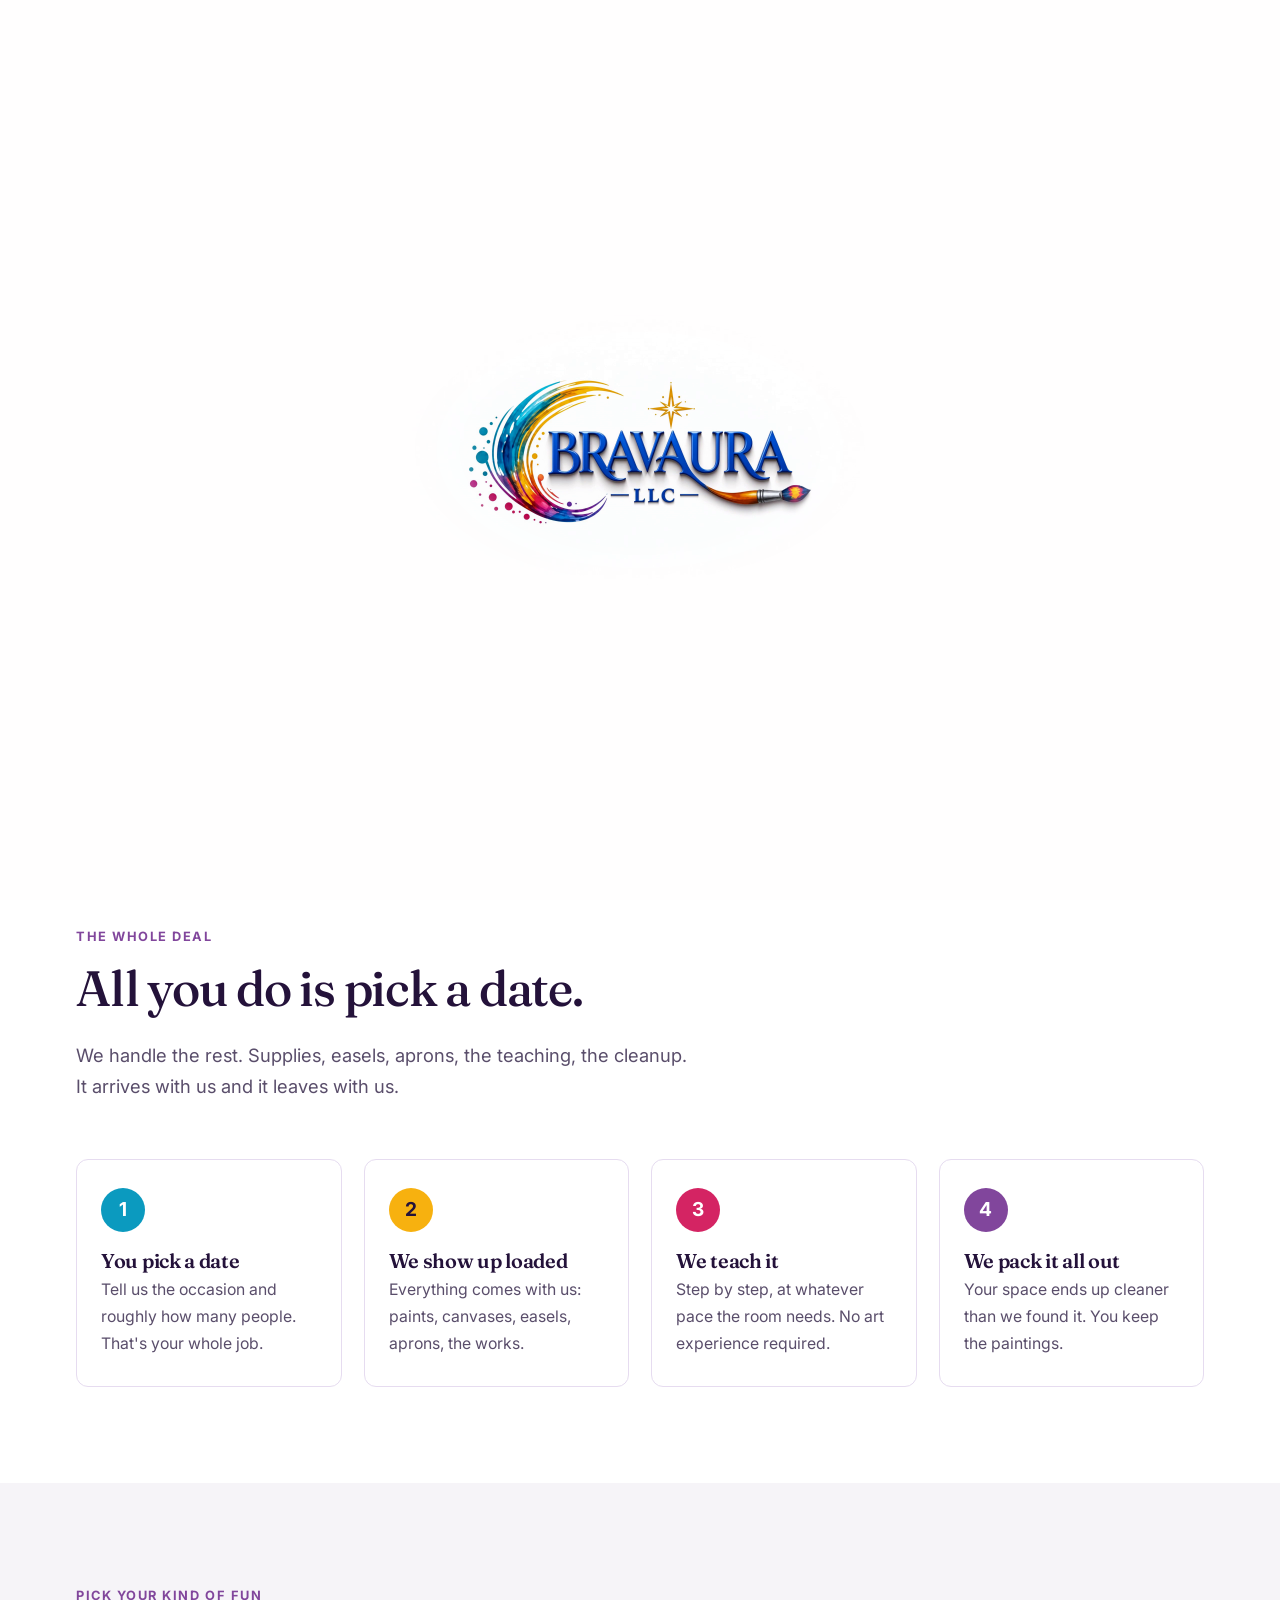
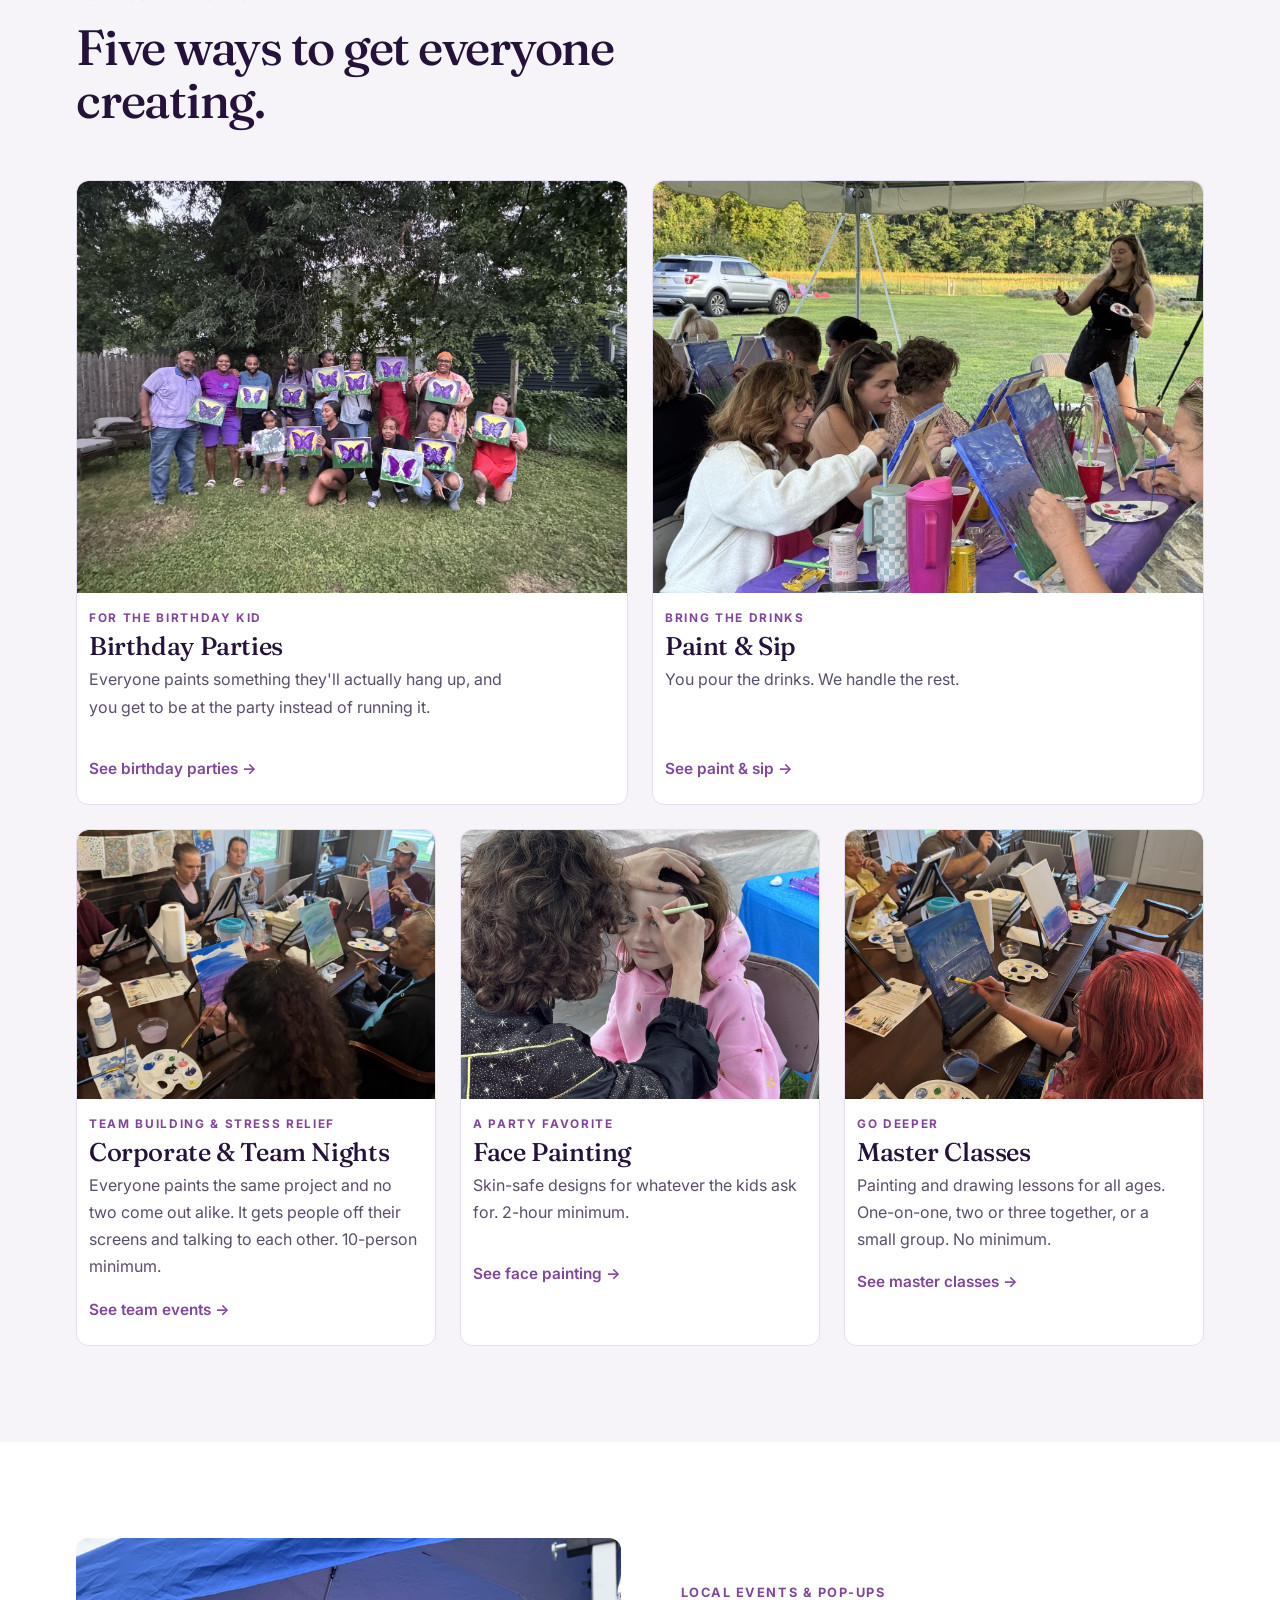
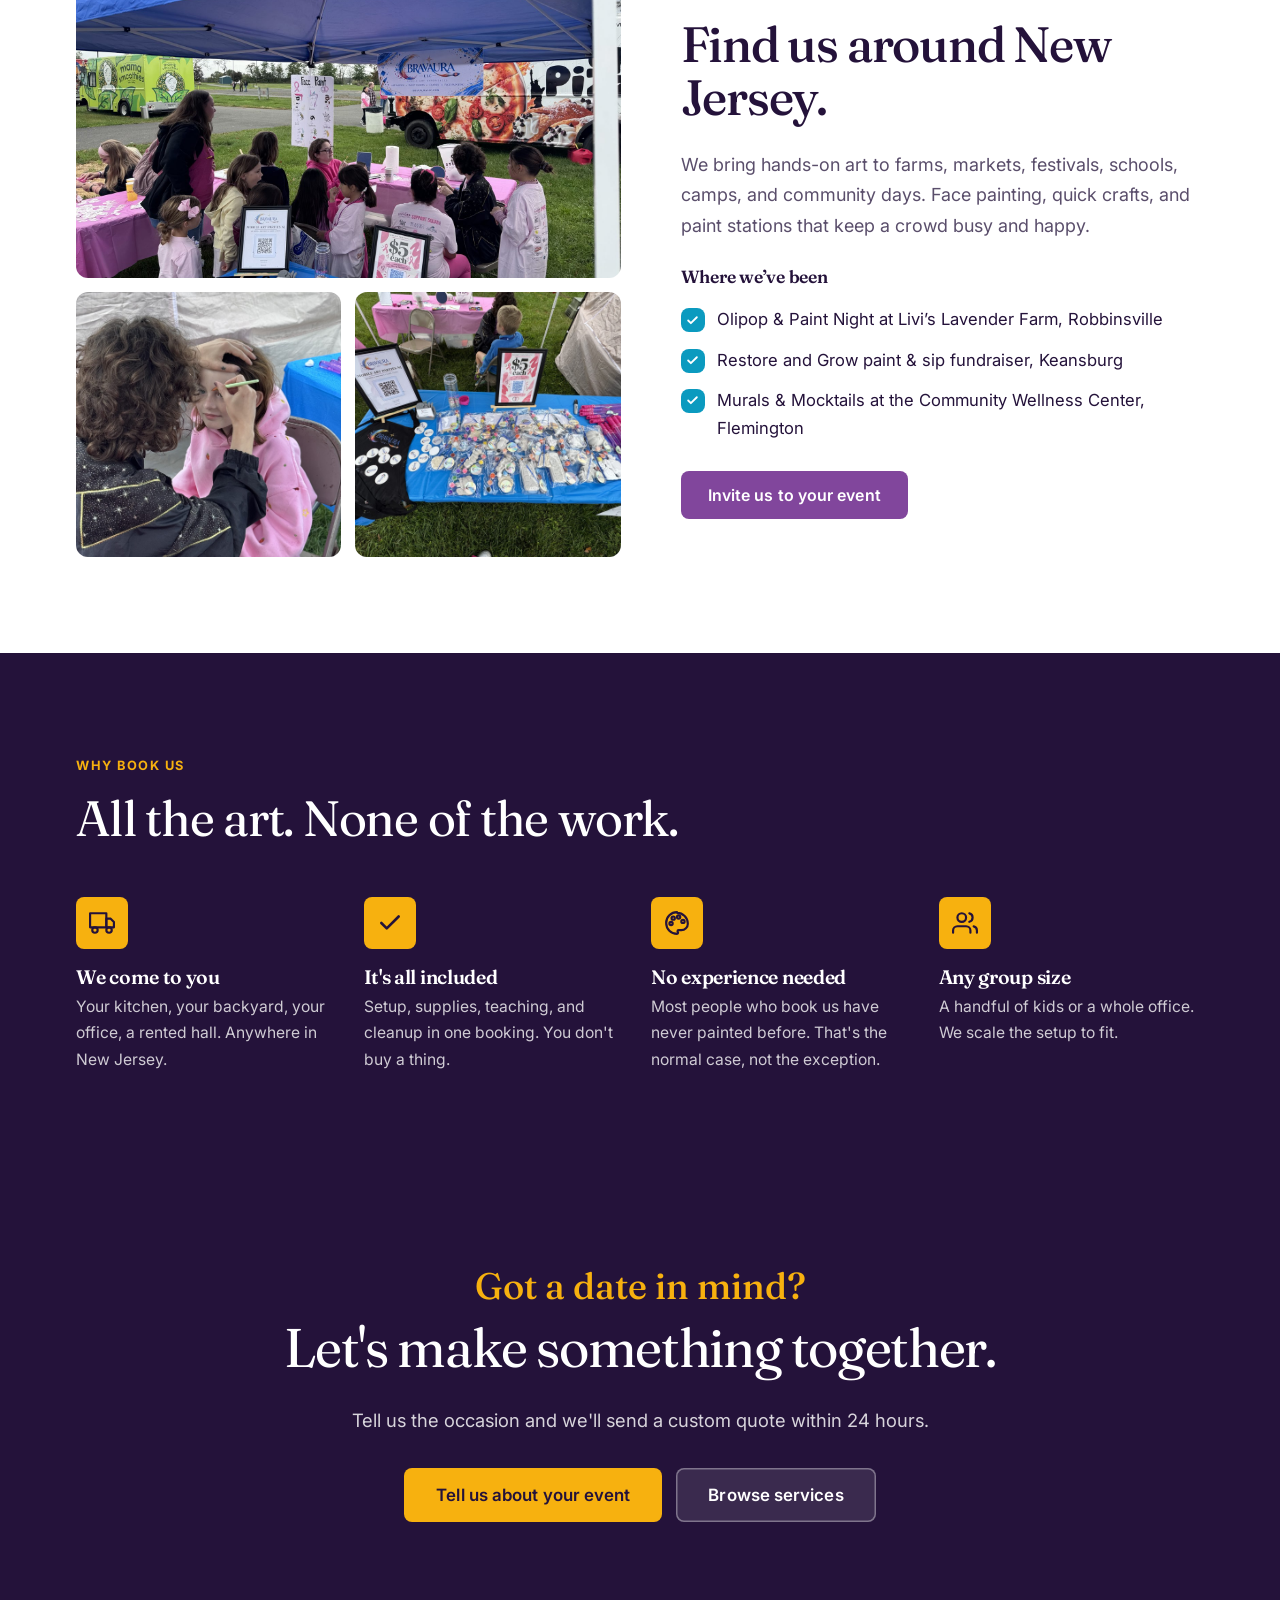
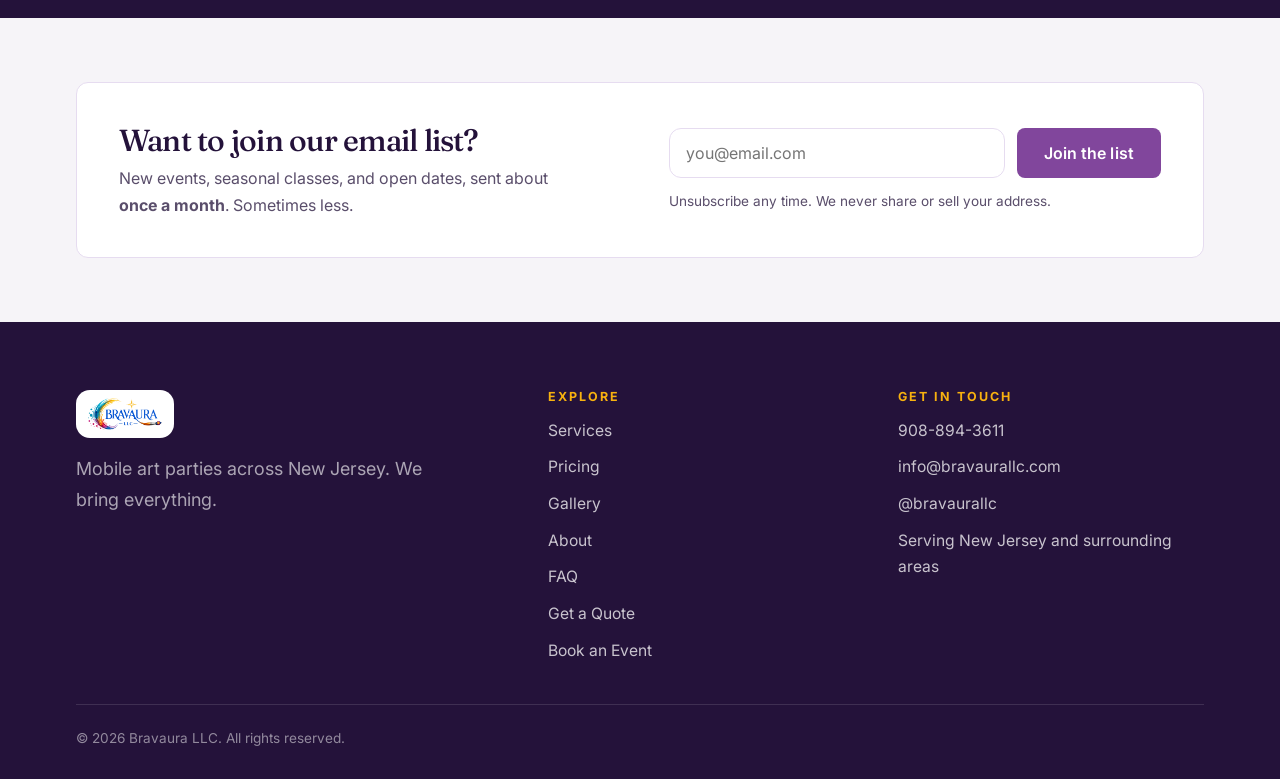
==== commit 4e04a46e: "Home: add local events & pop-ups section with past events Co-Authored-By: Claude Opus 5.5 <noreply@a" ====
--- a/index.html
+++ b/index.html
@@ -54,7 +54,7 @@
       </div>
     </div>
     <div class="hero-photo-wrap">
-      <span class="hero-badge hero-badge--tl">we come to you &#10038;</span>
+      <span class="hero-sticker" aria-hidden="true"><img src="assets/bravaura-logo-final.png" alt=""></span>
       <div class="hero-photo hero-photo--main"><img src="assets/gallery/lavender-field-group.jpg" alt="Kids proudly holding up their finished paintings at a Bravaura art party" loading="eager" onerror="this.closest('.hero-photo').classList.add('fail')"></div>
       <div class="hero-photo hero-photo--mini"><img src="assets/gallery/kid-flower-painting.jpg" alt="A young painter holding up her finished flower painting" loading="lazy" onerror="this.closest('.hero-photo').classList.add('fail')"></div>
     </div>
@@ -114,6 +114,28 @@
         <p>Painting and drawing lessons for all ages. One-on-one, two or three together, or a small group. No minimum.</p>
         <span class="go">See master classes &rarr;</span>
       </a>
+    </div>
+  </div>
+</section>
+
+<section class="section" id="events">
+  <div class="container split">
+    <div class="split-media reveal"><div class="events-photos">
+      <div class="frame-photo"><img src="assets/gallery/community-tent.jpg" alt="Kids lining up at the Bravaura tent at a local event" loading="lazy"></div>
+      <div class="frame-photo"><img src="assets/gallery/face-painting.jpg" alt="Face painting at a community event" loading="lazy"></div>
+      <div class="frame-photo"><img src="assets/gallery/vendor-table.jpg" alt="The Bravaura table at a community event" loading="lazy"></div>
+    </div></div>
+    <div class="reveal d1">
+      <span class="eyebrow">local events &amp; pop-ups</span>
+      <h2>Find us around New Jersey.</h2>
+      <p>We bring hands-on art to farms, markets, festivals, schools, camps, and community days. Face painting, quick crafts, and paint stations that keep a crowd busy and happy.</p>
+      <h3 style="font-size:1.1rem;margin-top:1.6rem">Where we&rsquo;ve been</h3>
+      <ul class="checklist">
+        <li>Olipop &amp; Paint Night at Livi&rsquo;s Lavender Farm, Robbinsville</li>
+        <li>Restore and Grow paint &amp; sip fundraiser, Keansburg</li>
+        <li>Murals &amp; Mocktails at the Community Wellness Center, Flemington</li>
+      </ul>
+      <div class="btn-row" style="margin-top:1.8rem"><a class="btn btn--gold" href="contact.html">Invite us to your event</a></div>
     </div>
   </div>
 </section>
--- a/css/styles.css
+++ b/css/styles.css
@@ -471,6 +471,15 @@
 .hero-photo--mini{border-radius:var(--r);border:6px solid #fff;box-shadow:0 2px 10px rgba(36,18,58,.12);width:40%;right:-12px;bottom:0}
 .hero-badge{border-radius:var(--r-sm);box-shadow:0 1px 4px rgba(36,18,58,.12);top:14px;left:14px;font-size:.9rem}
 .hero-badge::before{box-shadow:none}
+.hero-photo-wrap{padding:0 0 48px 28px}
+.hero-photo--mini{right:auto;left:-6px;bottom:0}
+.hero-sticker{position:absolute;z-index:5;top:-30px;left:-6px;width:180px;height:180px;border-radius:50%;background:#fff;display:grid;place-items:center;padding:18px;box-shadow:0 2px 10px rgba(36,18,58,.14);transform:rotate(-8deg)}
+.hero-sticker img{width:100%;height:auto}
+.events-photos{display:grid;grid-template-columns:1fr 1fr;gap:14px}
+.events-photos .frame-photo{aspect-ratio:1/1}
+.events-photos .frame-photo:first-child{grid-column:1 / -1;aspect-ratio:16/10}
+@media(max-width:920px){.hero-sticker{width:130px;height:130px;padding:14px;top:-20px;left:0}}
+@media(max-width:920px){.hero-photo-wrap{padding:0 0 44px 20px}.hero-photo--mini{left:0}}
 .btn,.btn--gold,.btn--gold:hover{background:var(--purple);color:#fff;border-radius:var(--r-sm);box-shadow:none;background-size:auto}
 .btn:hover{transform:none;box-shadow:none;background:var(--purple-deep);color:#fff}
 .btn--white,.btn--white:hover{background:#fff;color:var(--ink);box-shadow:inset 0 0 0 1.5px var(--ink)}
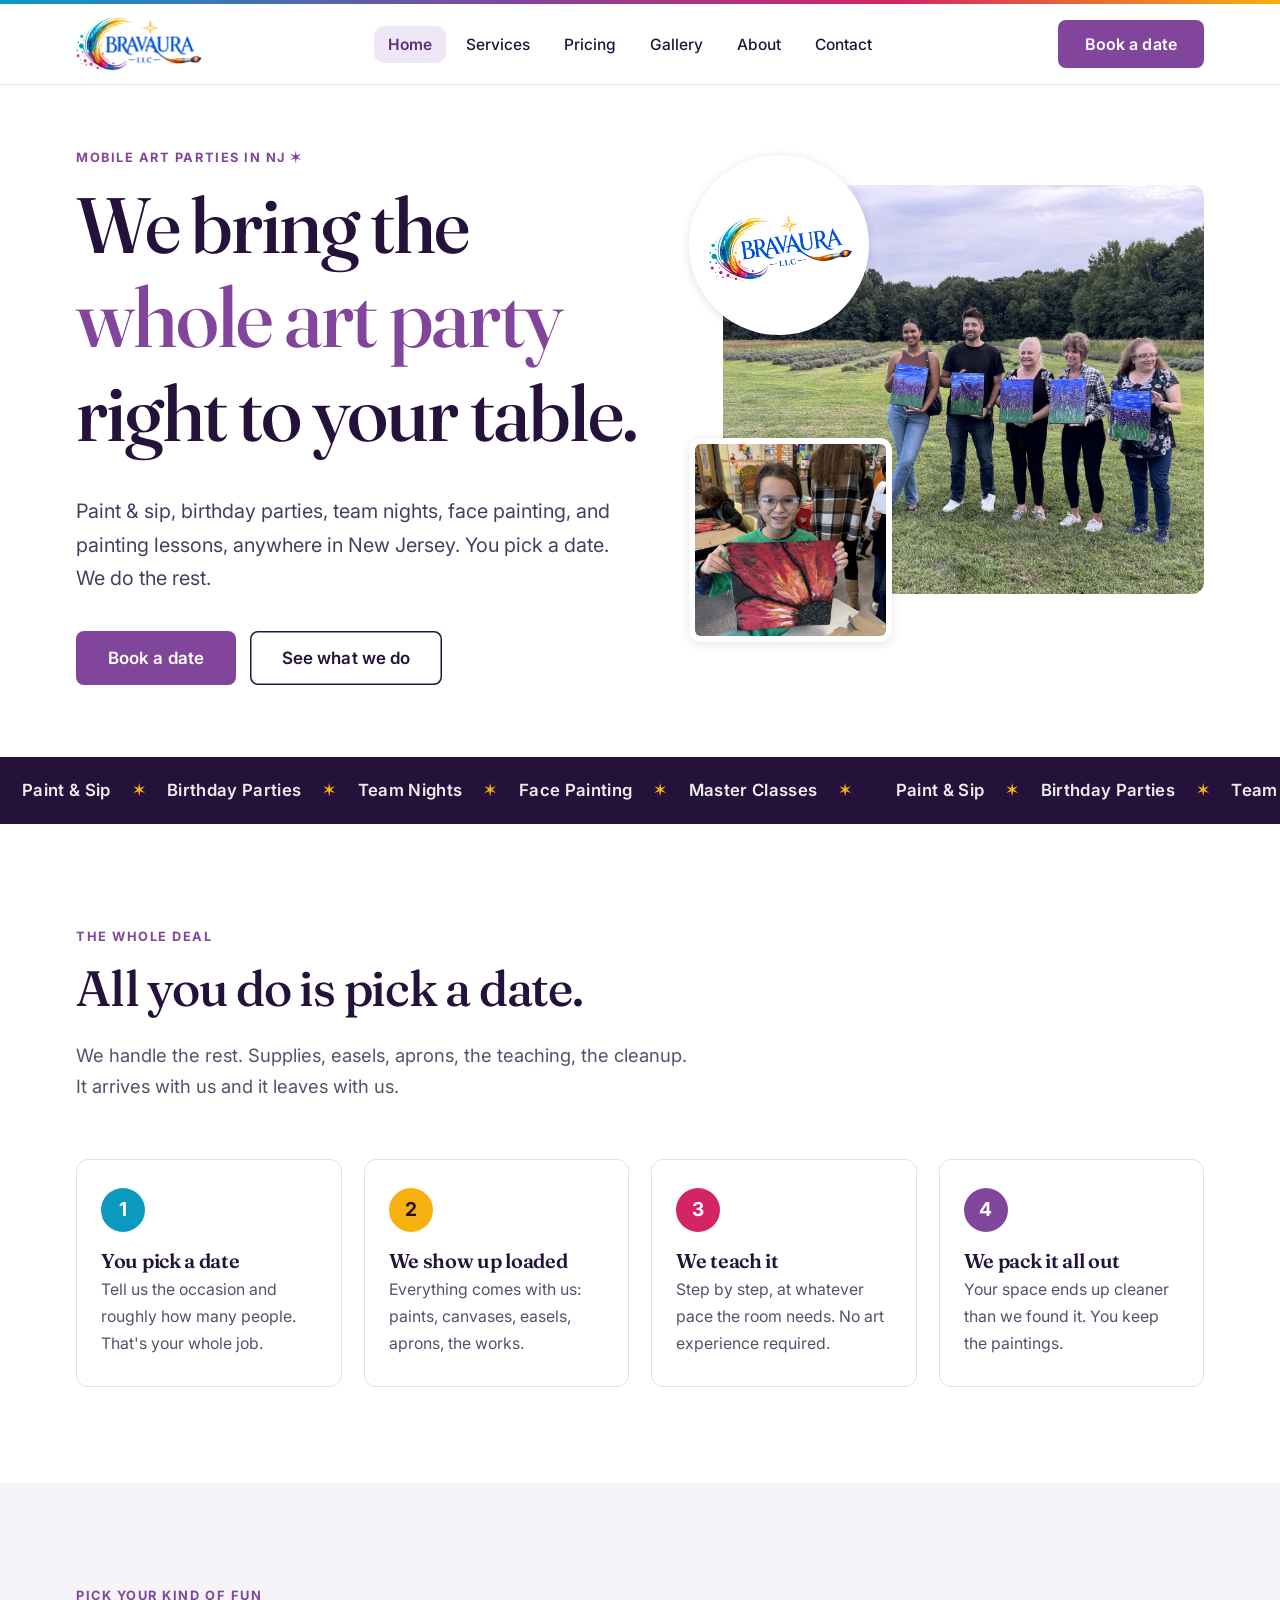
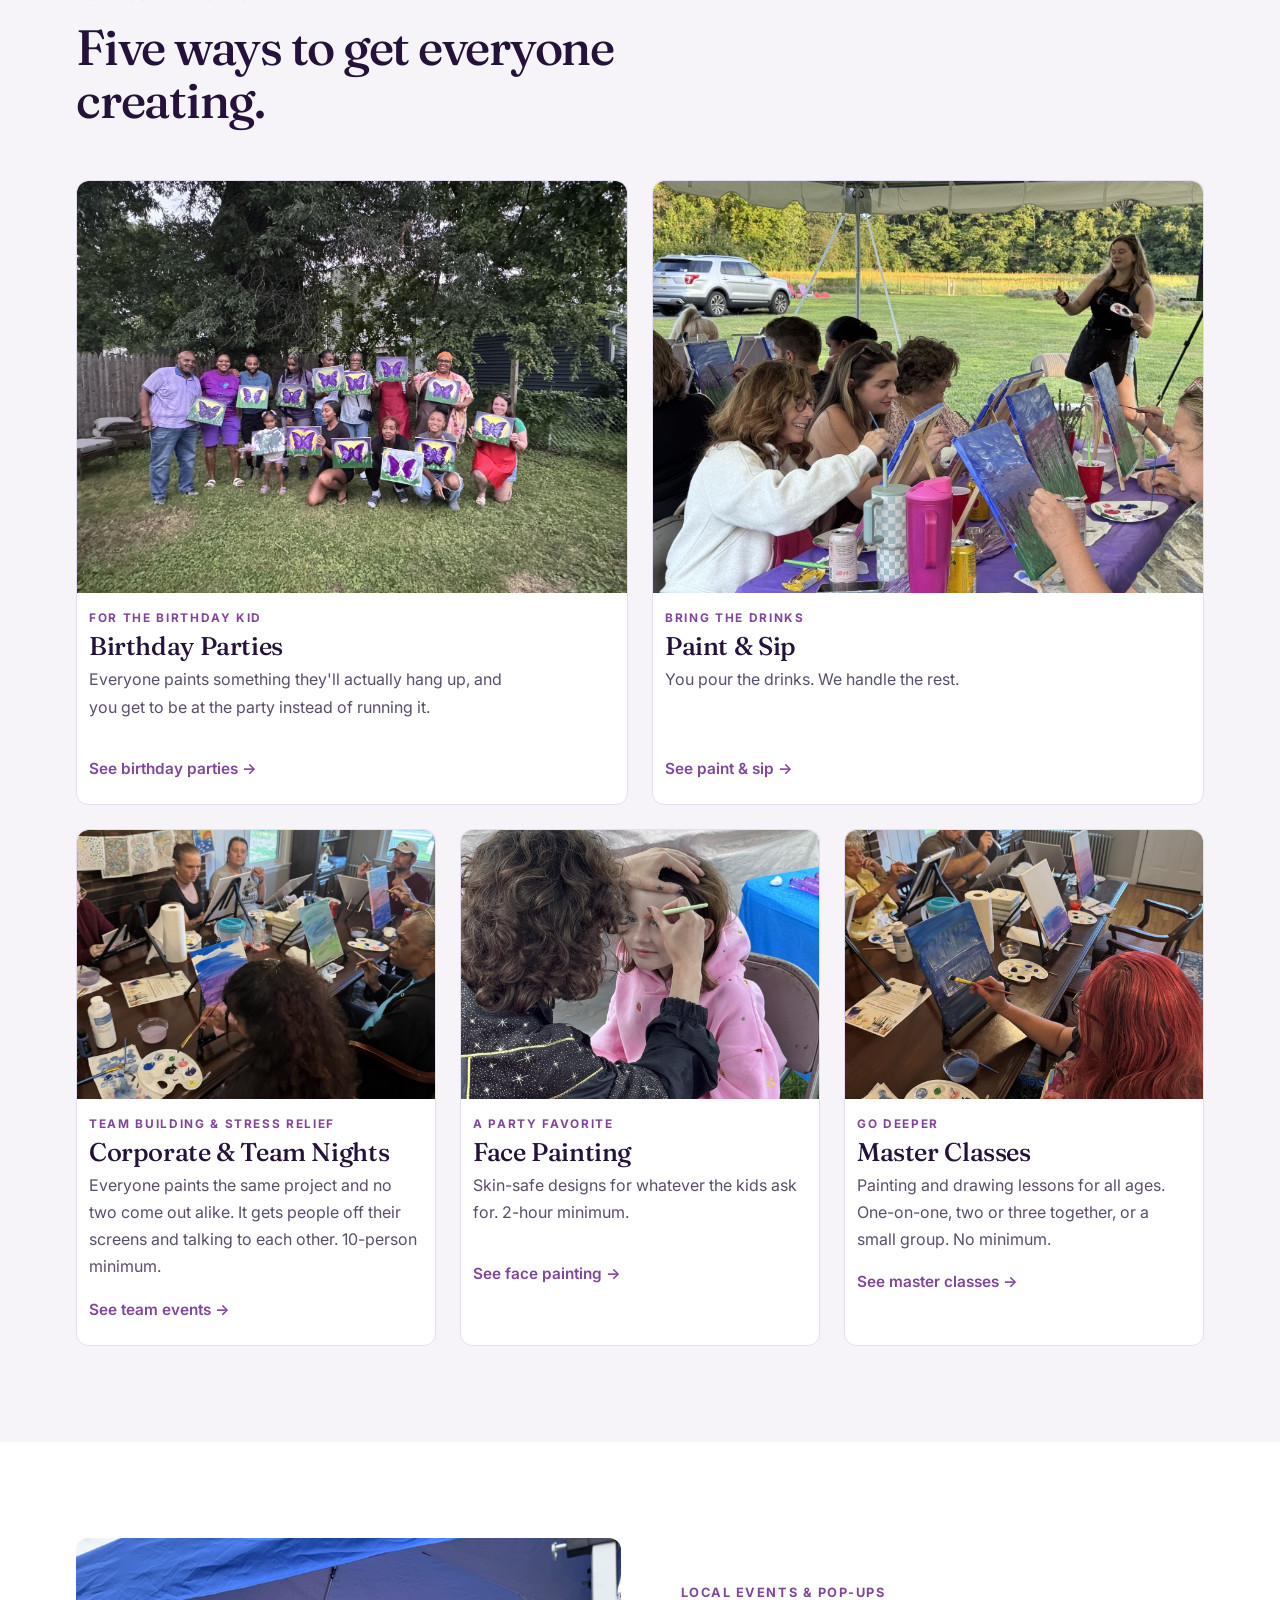
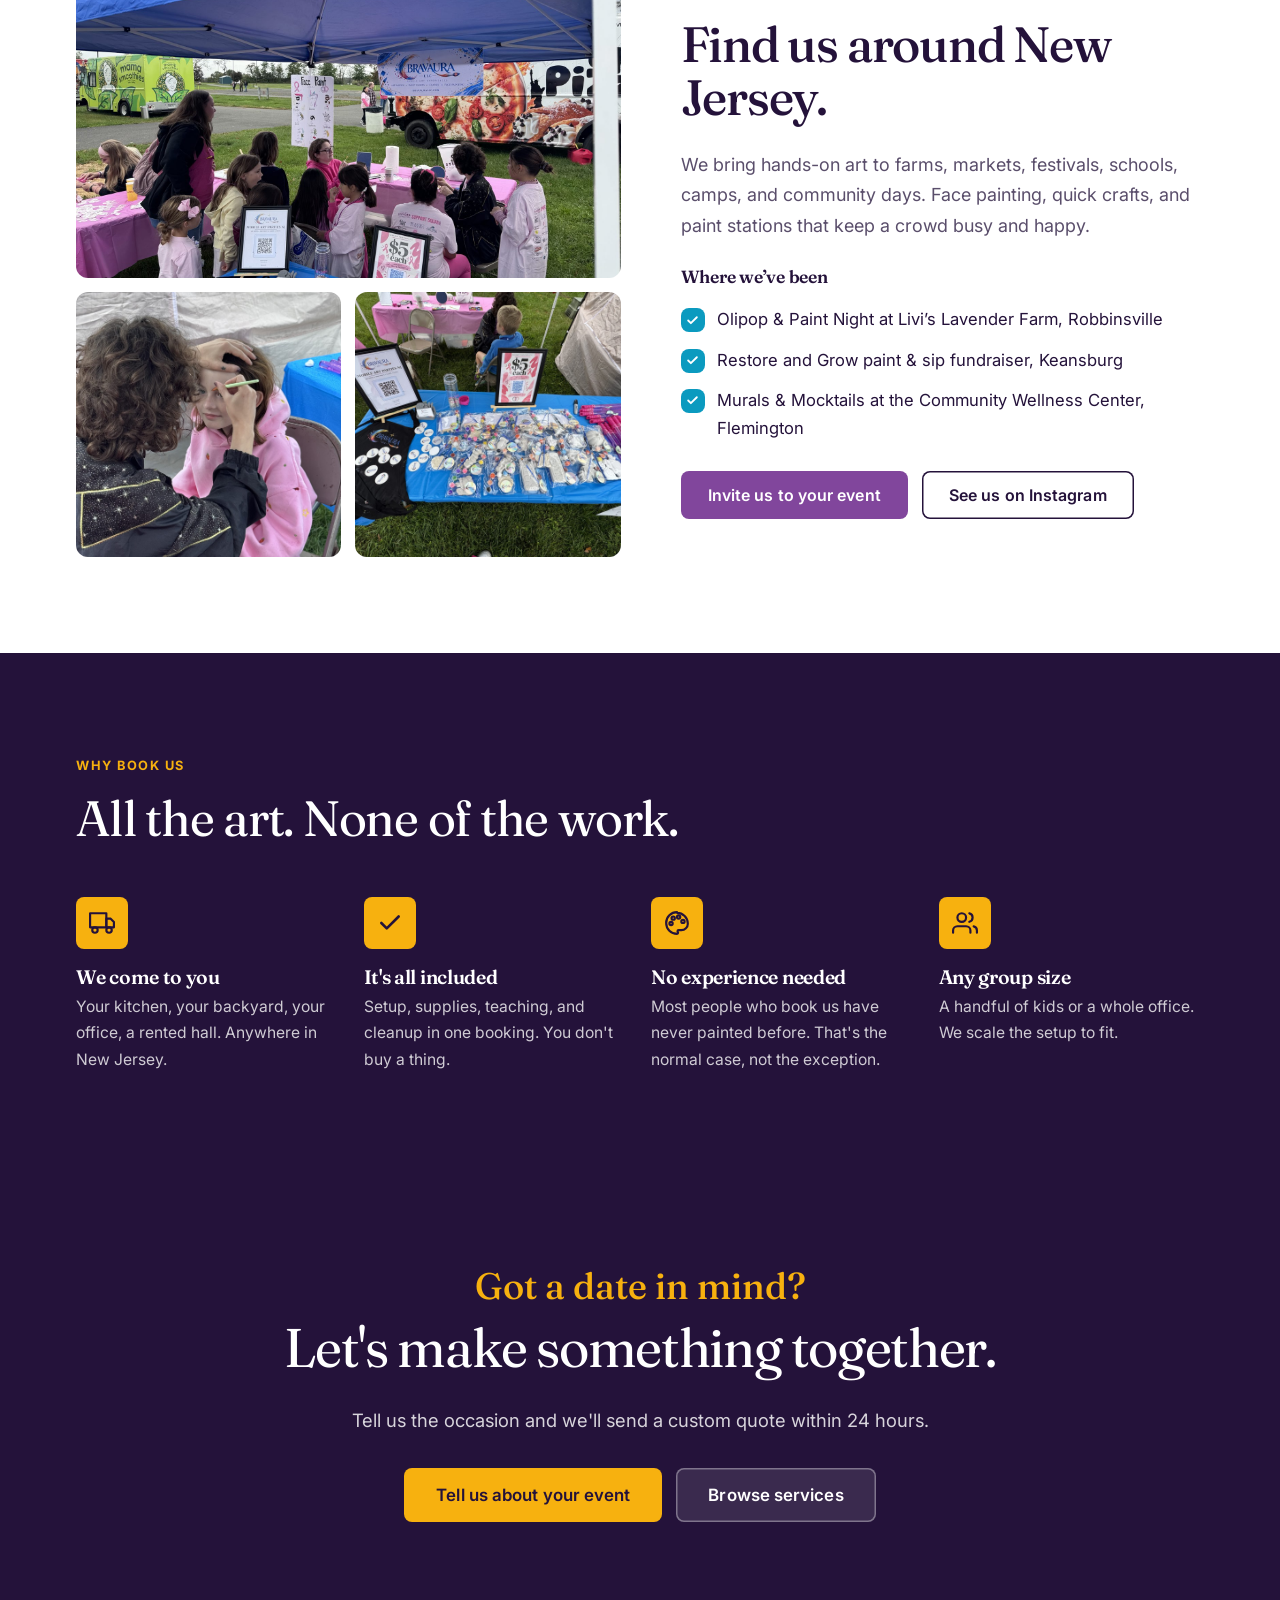
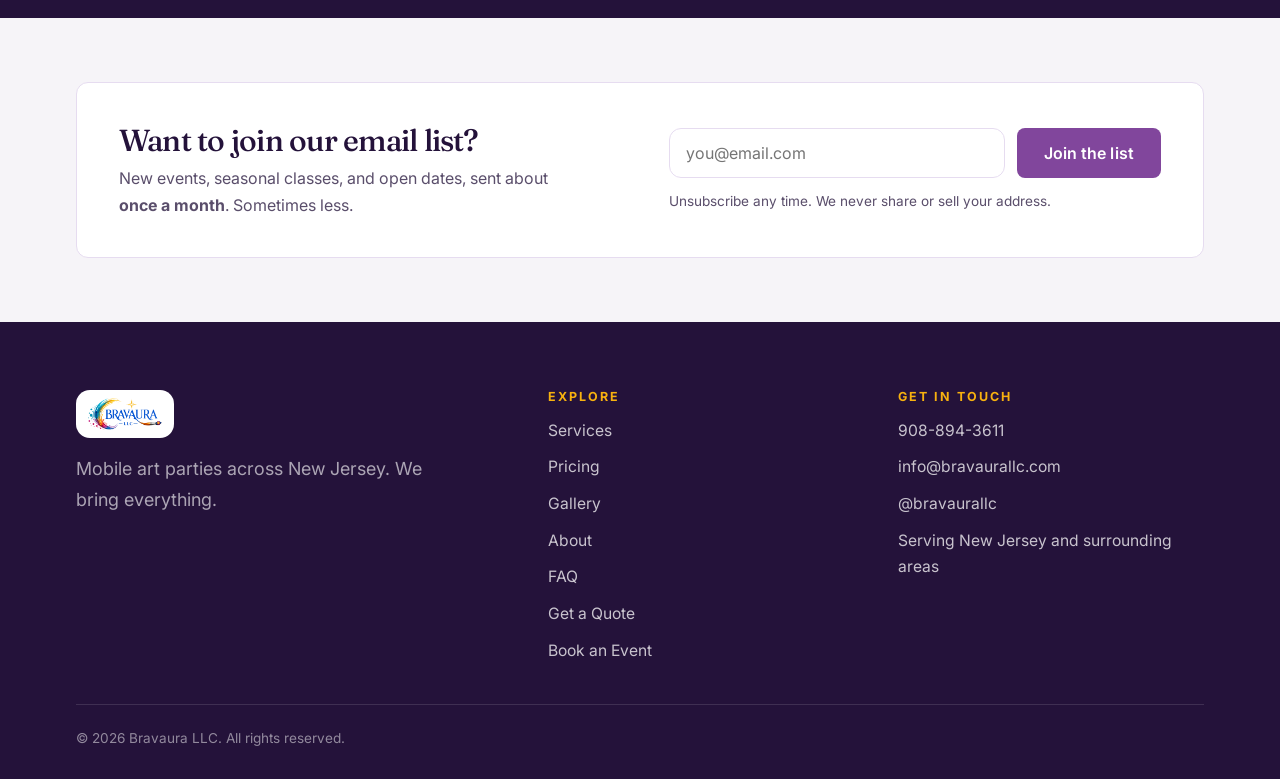
==== commit 3b133782: "Home: Instagram button in local events section Co-Authored-By: Claude Opus 5.5 <noreply@anthropic.co" ====
--- a/index.html
+++ b/index.html
@@ -135,7 +135,7 @@
         <li>Restore and Grow paint &amp; sip fundraiser, Keansburg</li>
         <li>Murals &amp; Mocktails at the Community Wellness Center, Flemington</li>
       </ul>
-      <div class="btn-row" style="margin-top:1.8rem"><a class="btn btn--gold" href="contact.html">Invite us to your event</a></div>
+      <div class="btn-row" style="margin-top:1.8rem"><a class="btn btn--gold" href="contact.html">Invite us to your event</a><a class="btn btn--white" href="https://instagram.com/bravaurallc" target="_blank" rel="noopener">See us on Instagram</a></div>
     </div>
   </div>
 </section>
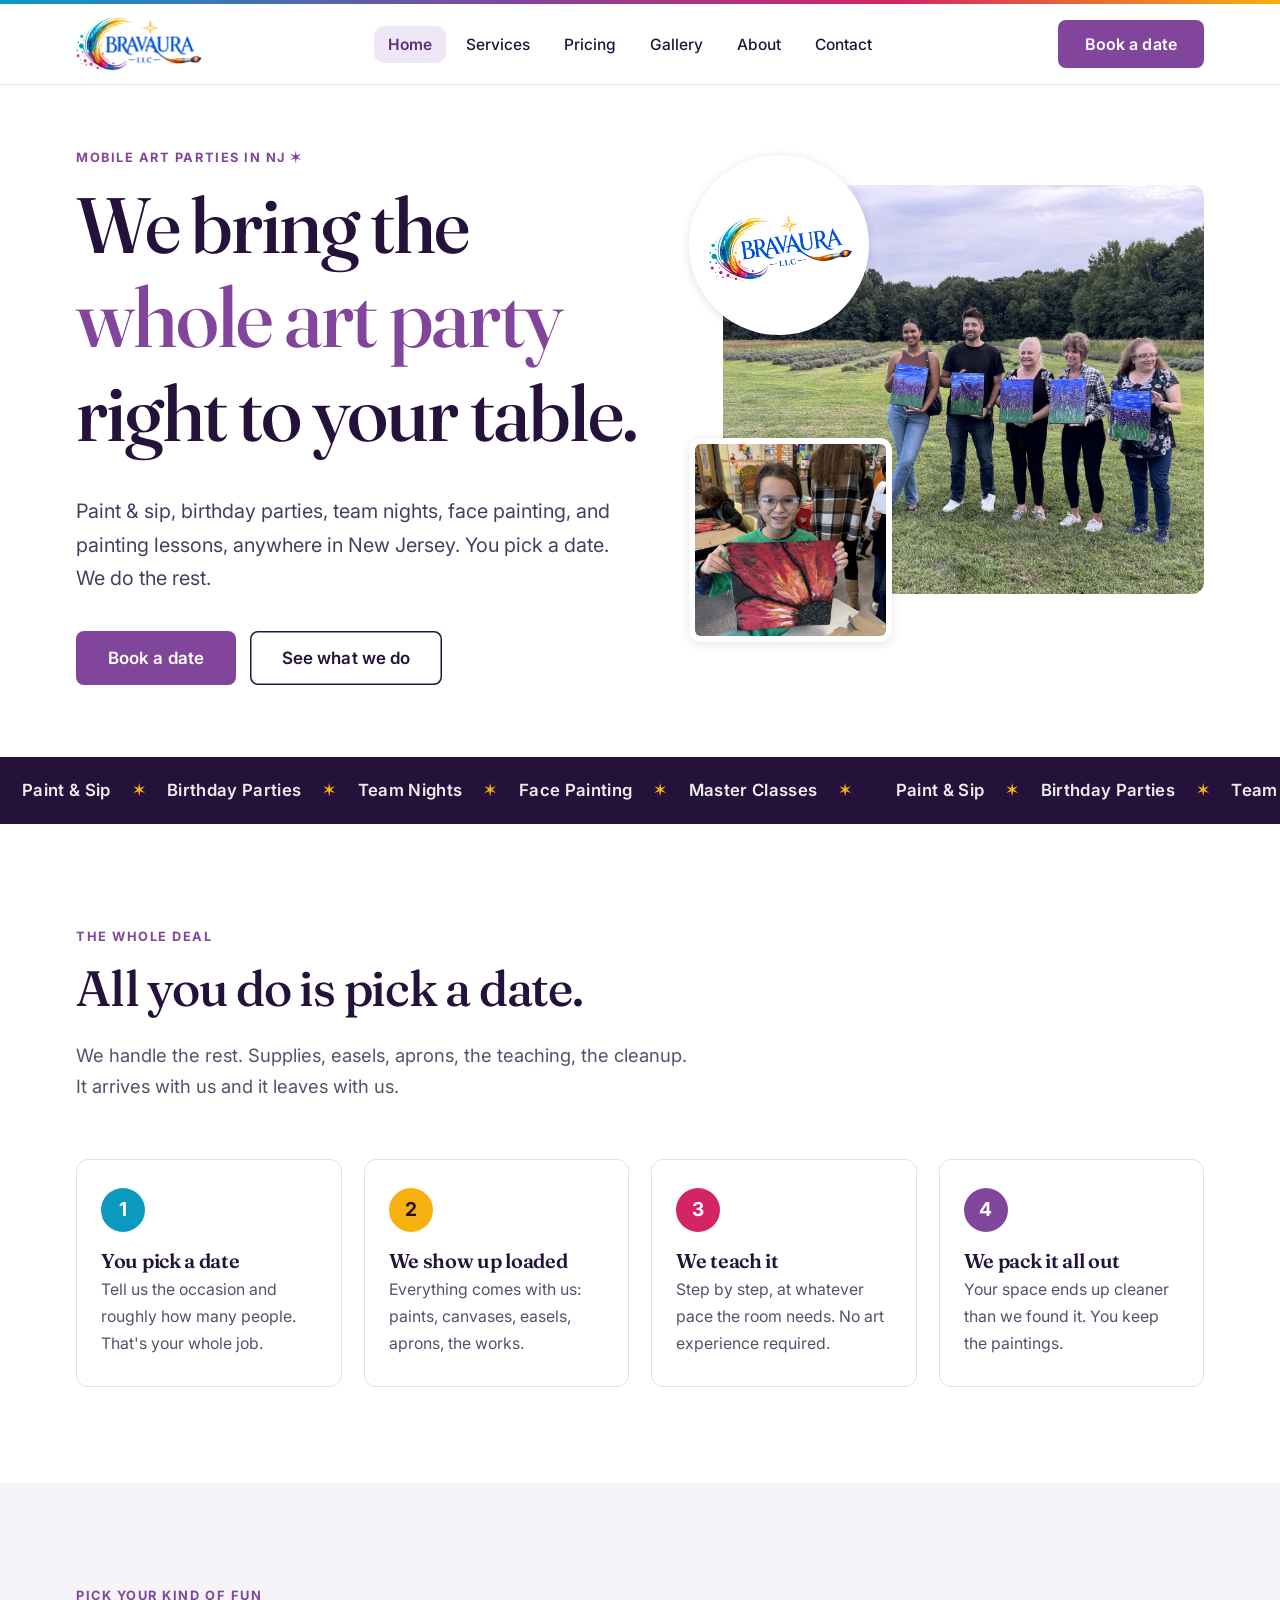
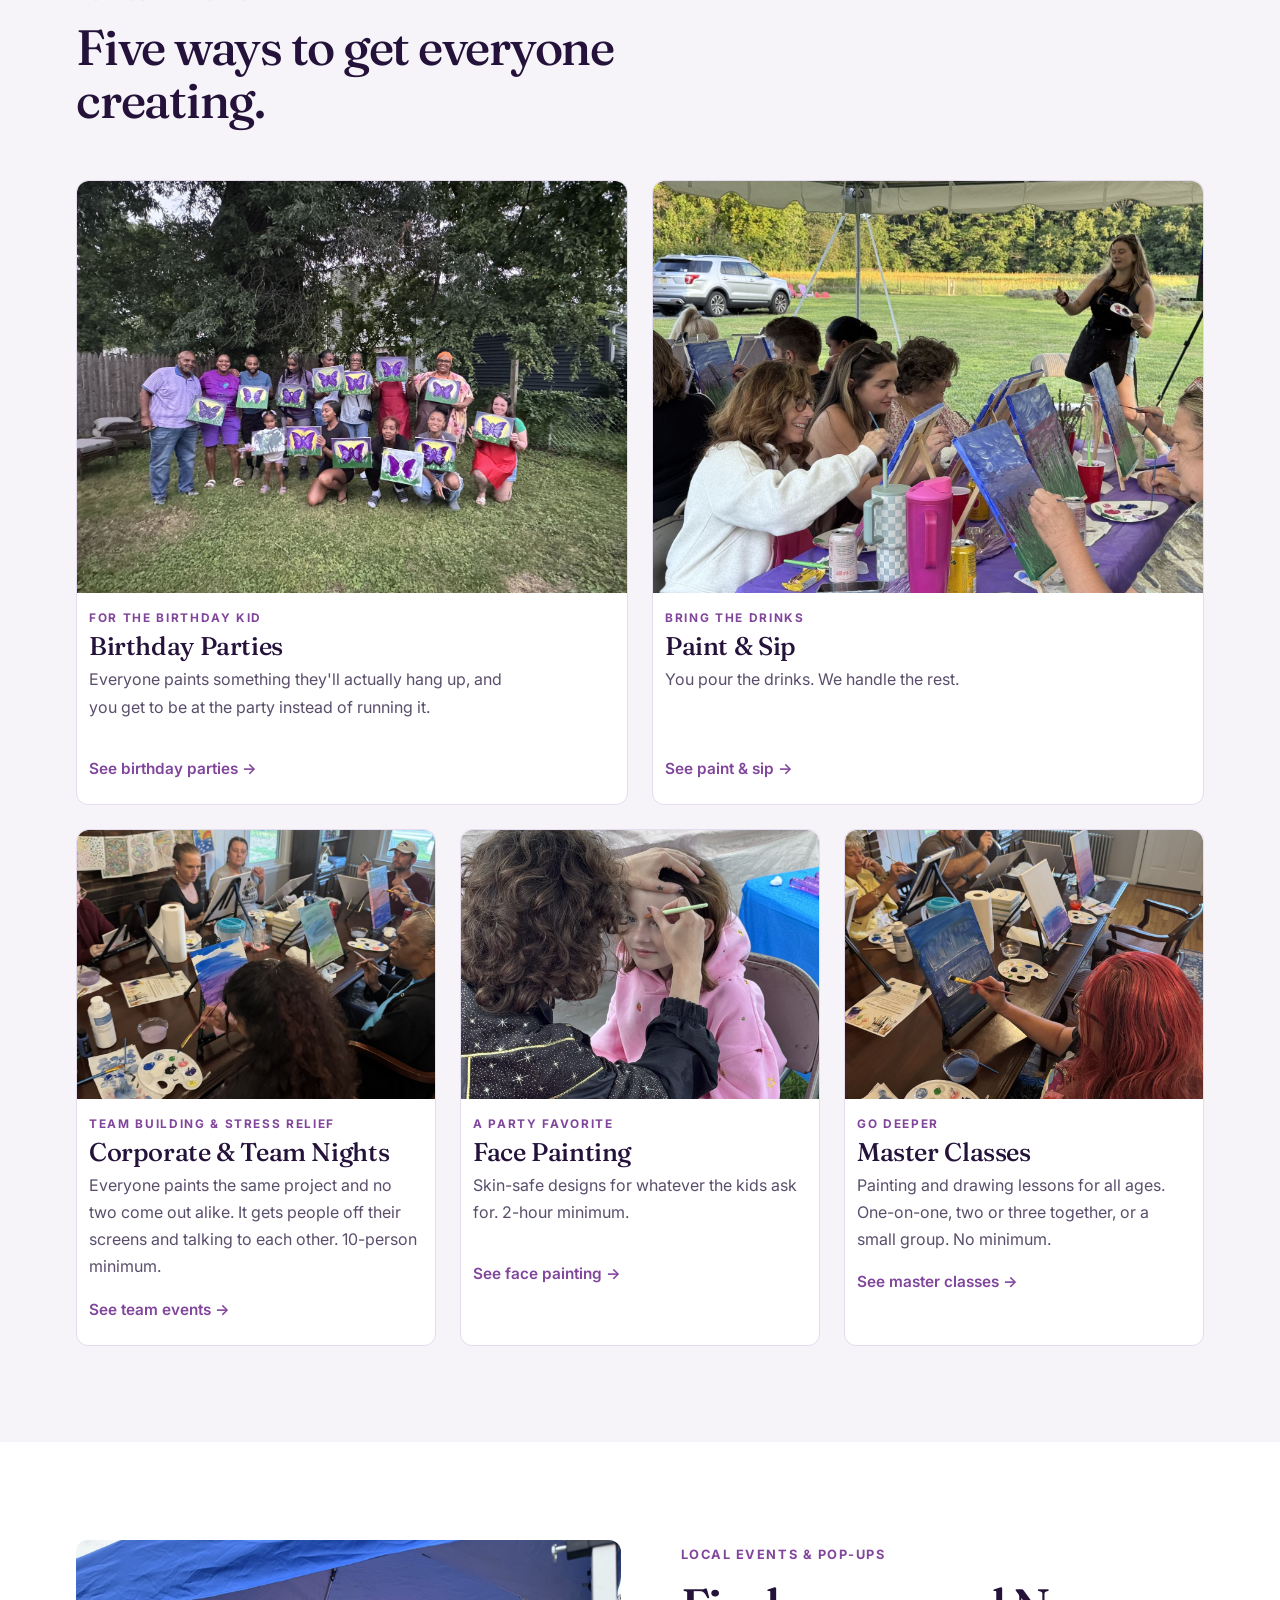
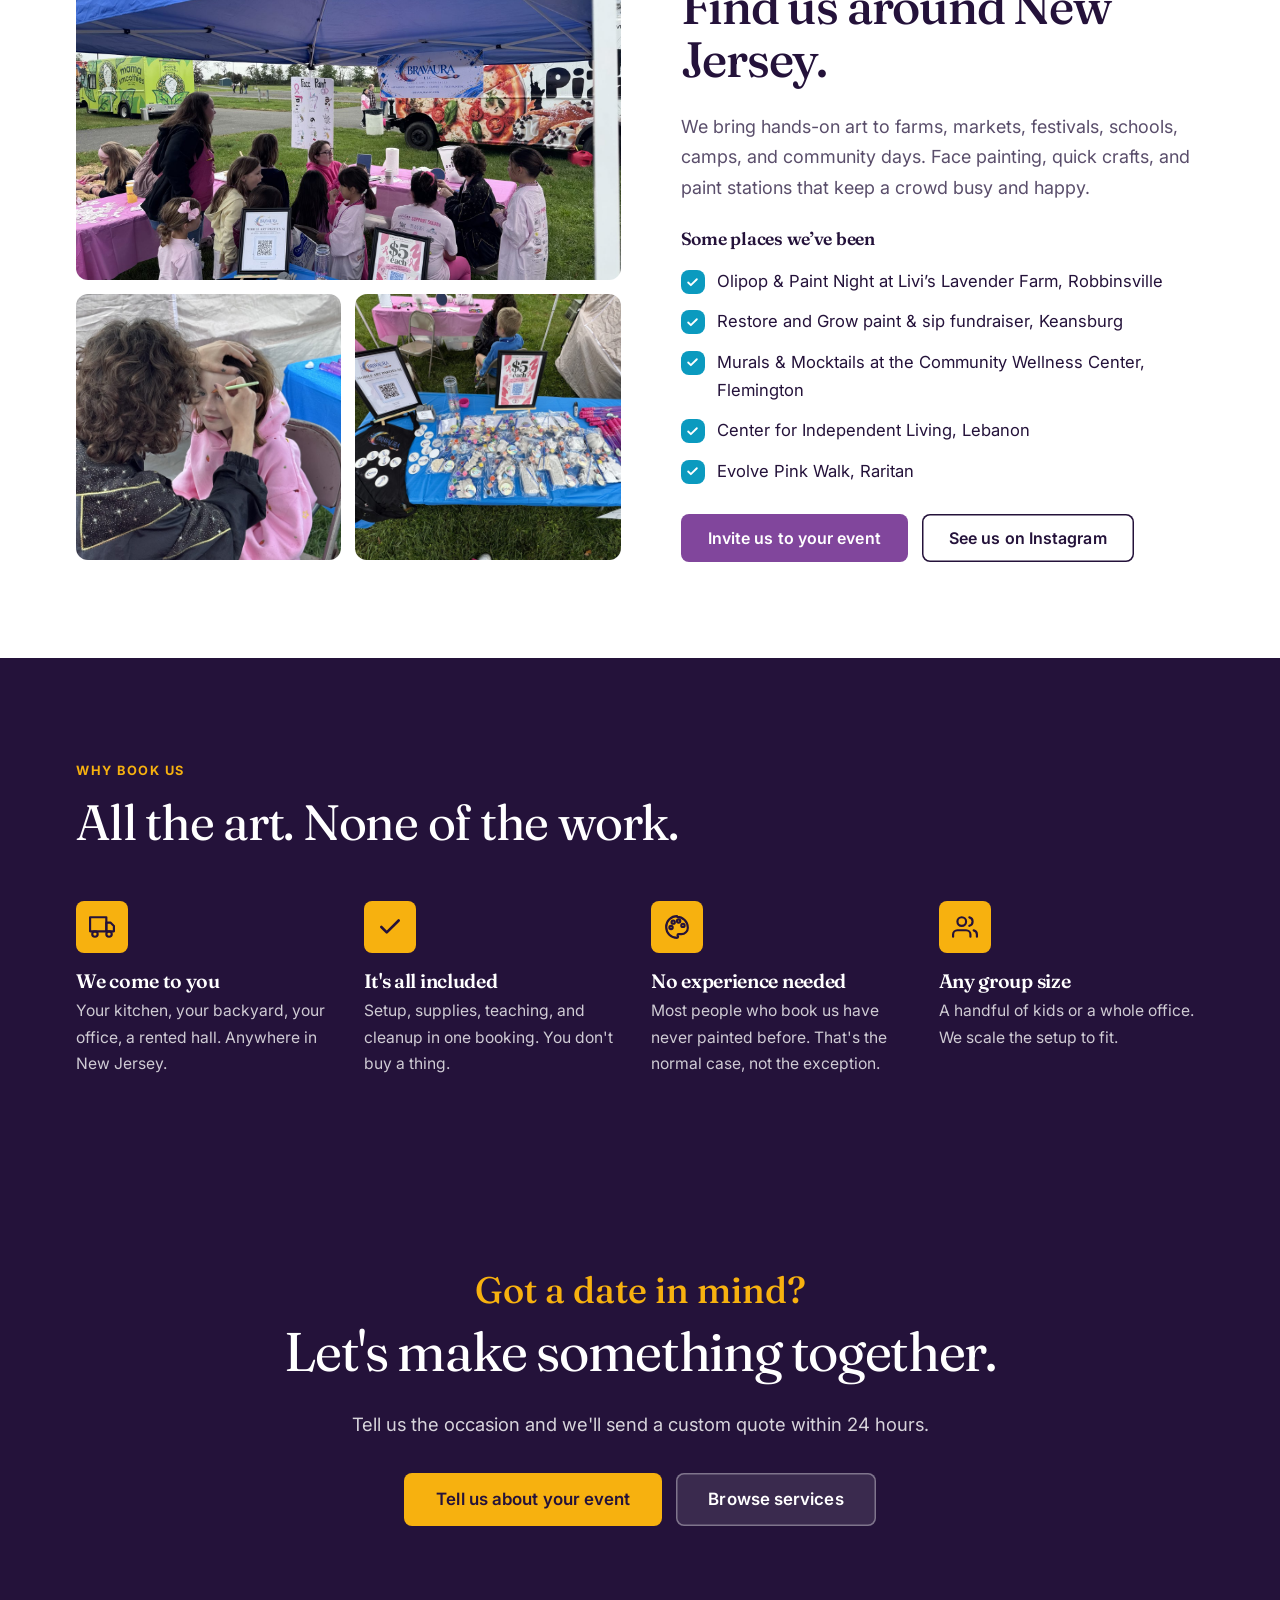
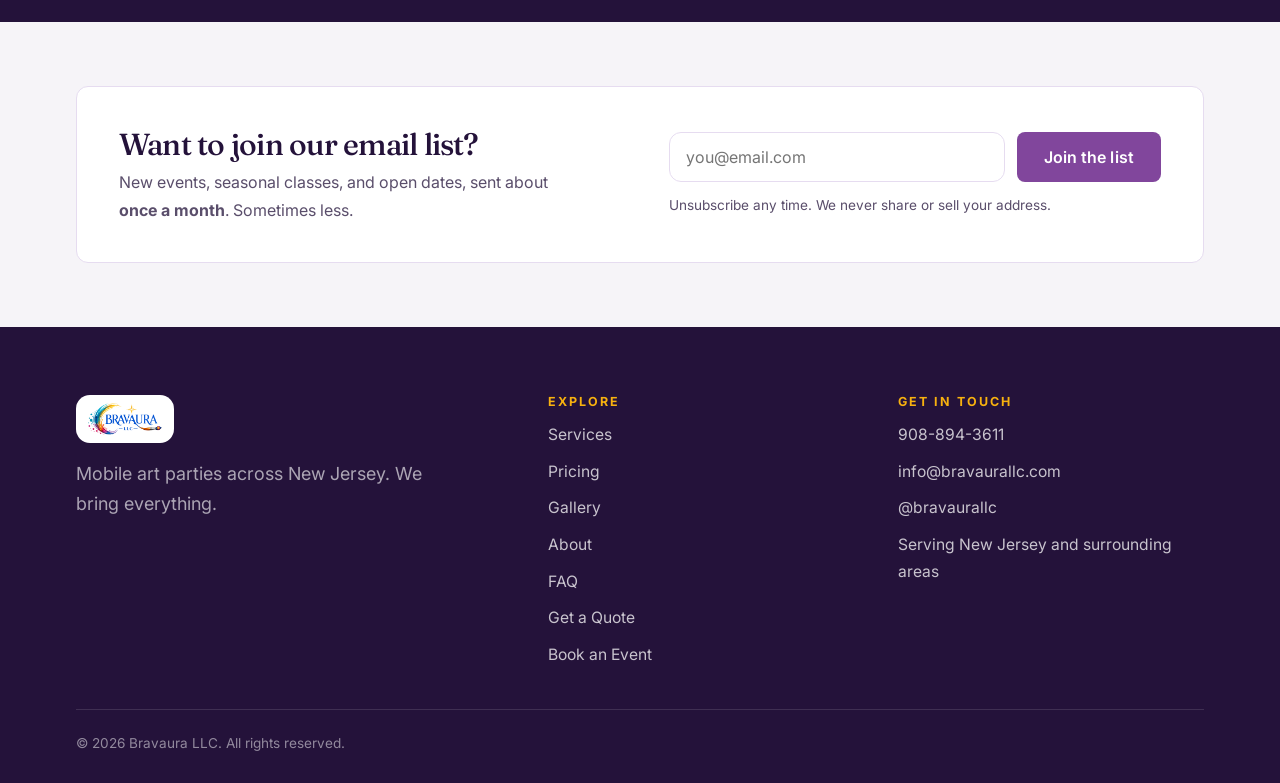
==== commit d57e4178: "Home: rename to 'Some places we've been', add Lebanon CIL and Evolve Pink Walk Co-Authored-By: Claud" ====
--- a/index.html
+++ b/index.html
@@ -129,11 +129,13 @@
       <span class="eyebrow">local events &amp; pop-ups</span>
       <h2>Find us around New Jersey.</h2>
       <p>We bring hands-on art to farms, markets, festivals, schools, camps, and community days. Face painting, quick crafts, and paint stations that keep a crowd busy and happy.</p>
-      <h3 style="font-size:1.1rem;margin-top:1.6rem">Where we&rsquo;ve been</h3>
+      <h3 style="font-size:1.1rem;margin-top:1.6rem">Some places we&rsquo;ve been</h3>
       <ul class="checklist">
         <li>Olipop &amp; Paint Night at Livi&rsquo;s Lavender Farm, Robbinsville</li>
         <li>Restore and Grow paint &amp; sip fundraiser, Keansburg</li>
         <li>Murals &amp; Mocktails at the Community Wellness Center, Flemington</li>
+        <li>Center for Independent Living, Lebanon</li>
+        <li>Evolve Pink Walk, Raritan</li>
       </ul>
       <div class="btn-row" style="margin-top:1.8rem"><a class="btn btn--gold" href="contact.html">Invite us to your event</a><a class="btn btn--white" href="https://instagram.com/bravaurallc" target="_blank" rel="noopener">See us on Instagram</a></div>
     </div>
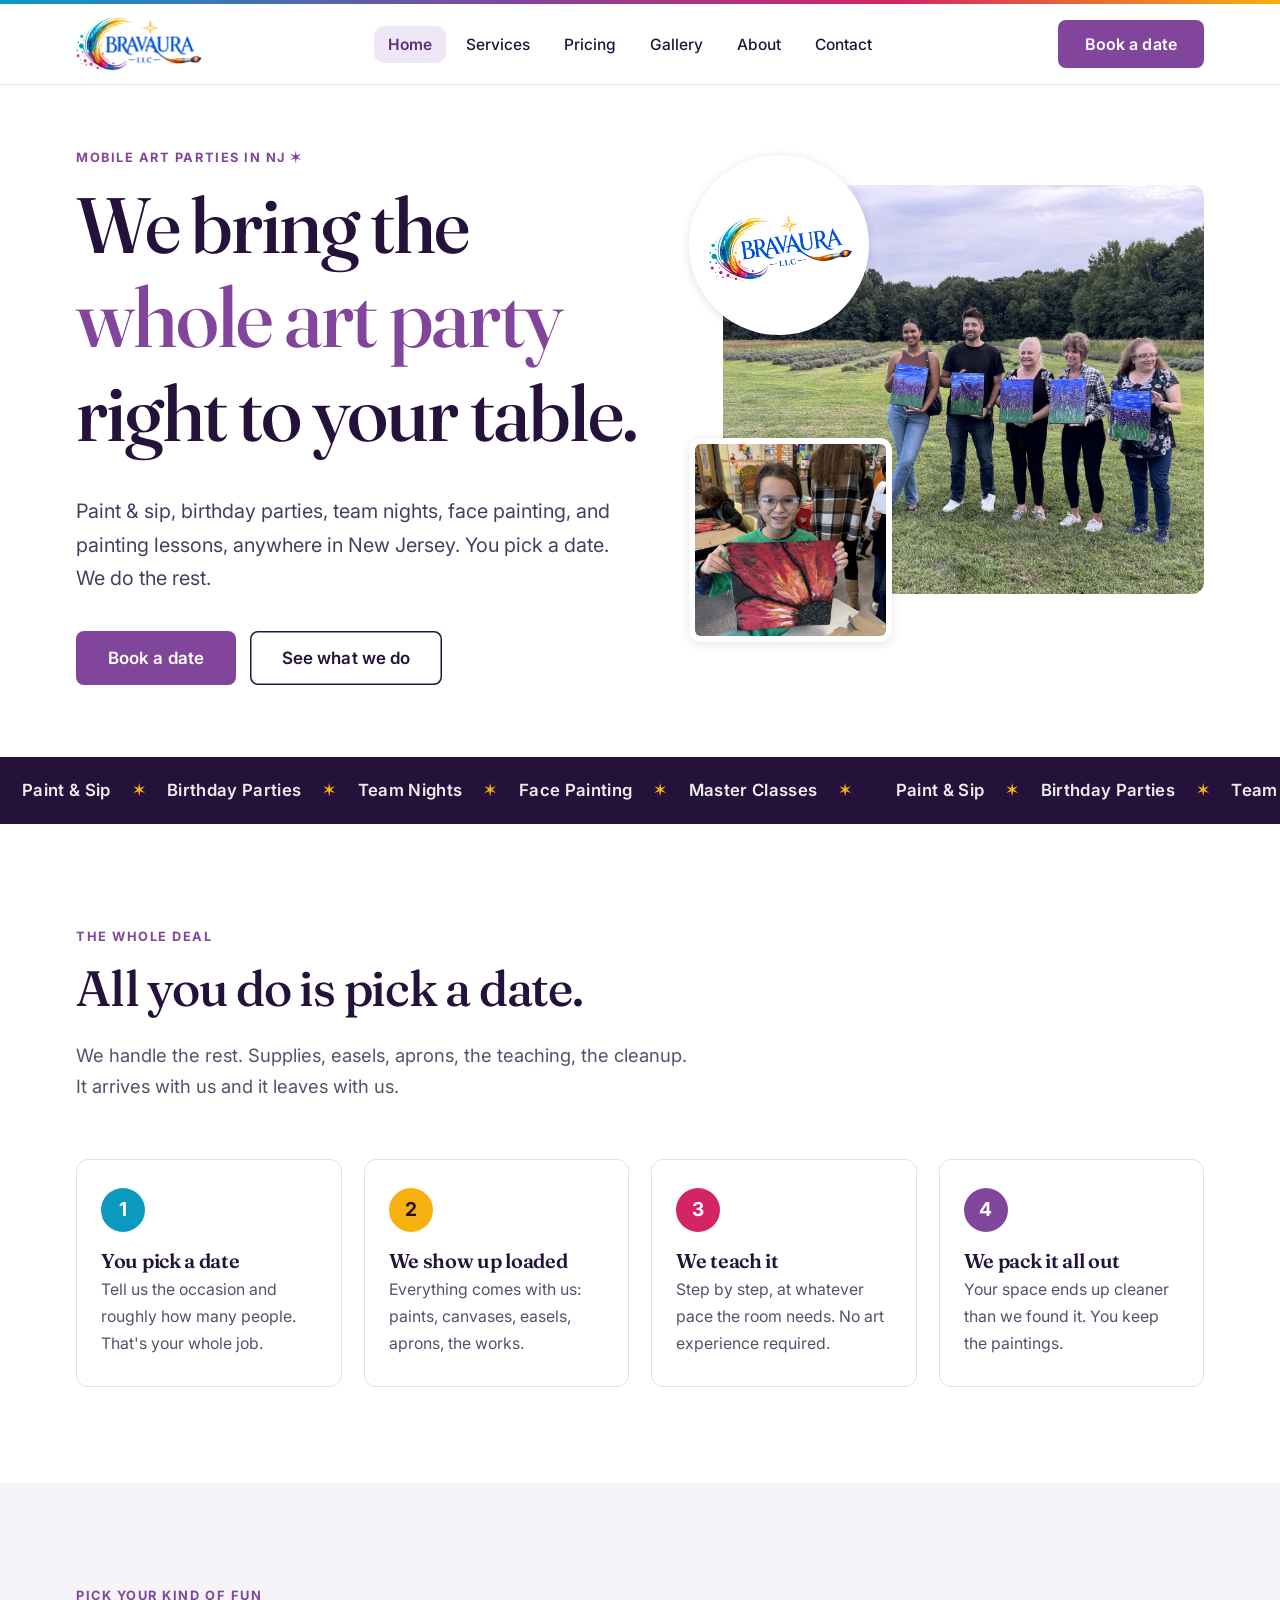
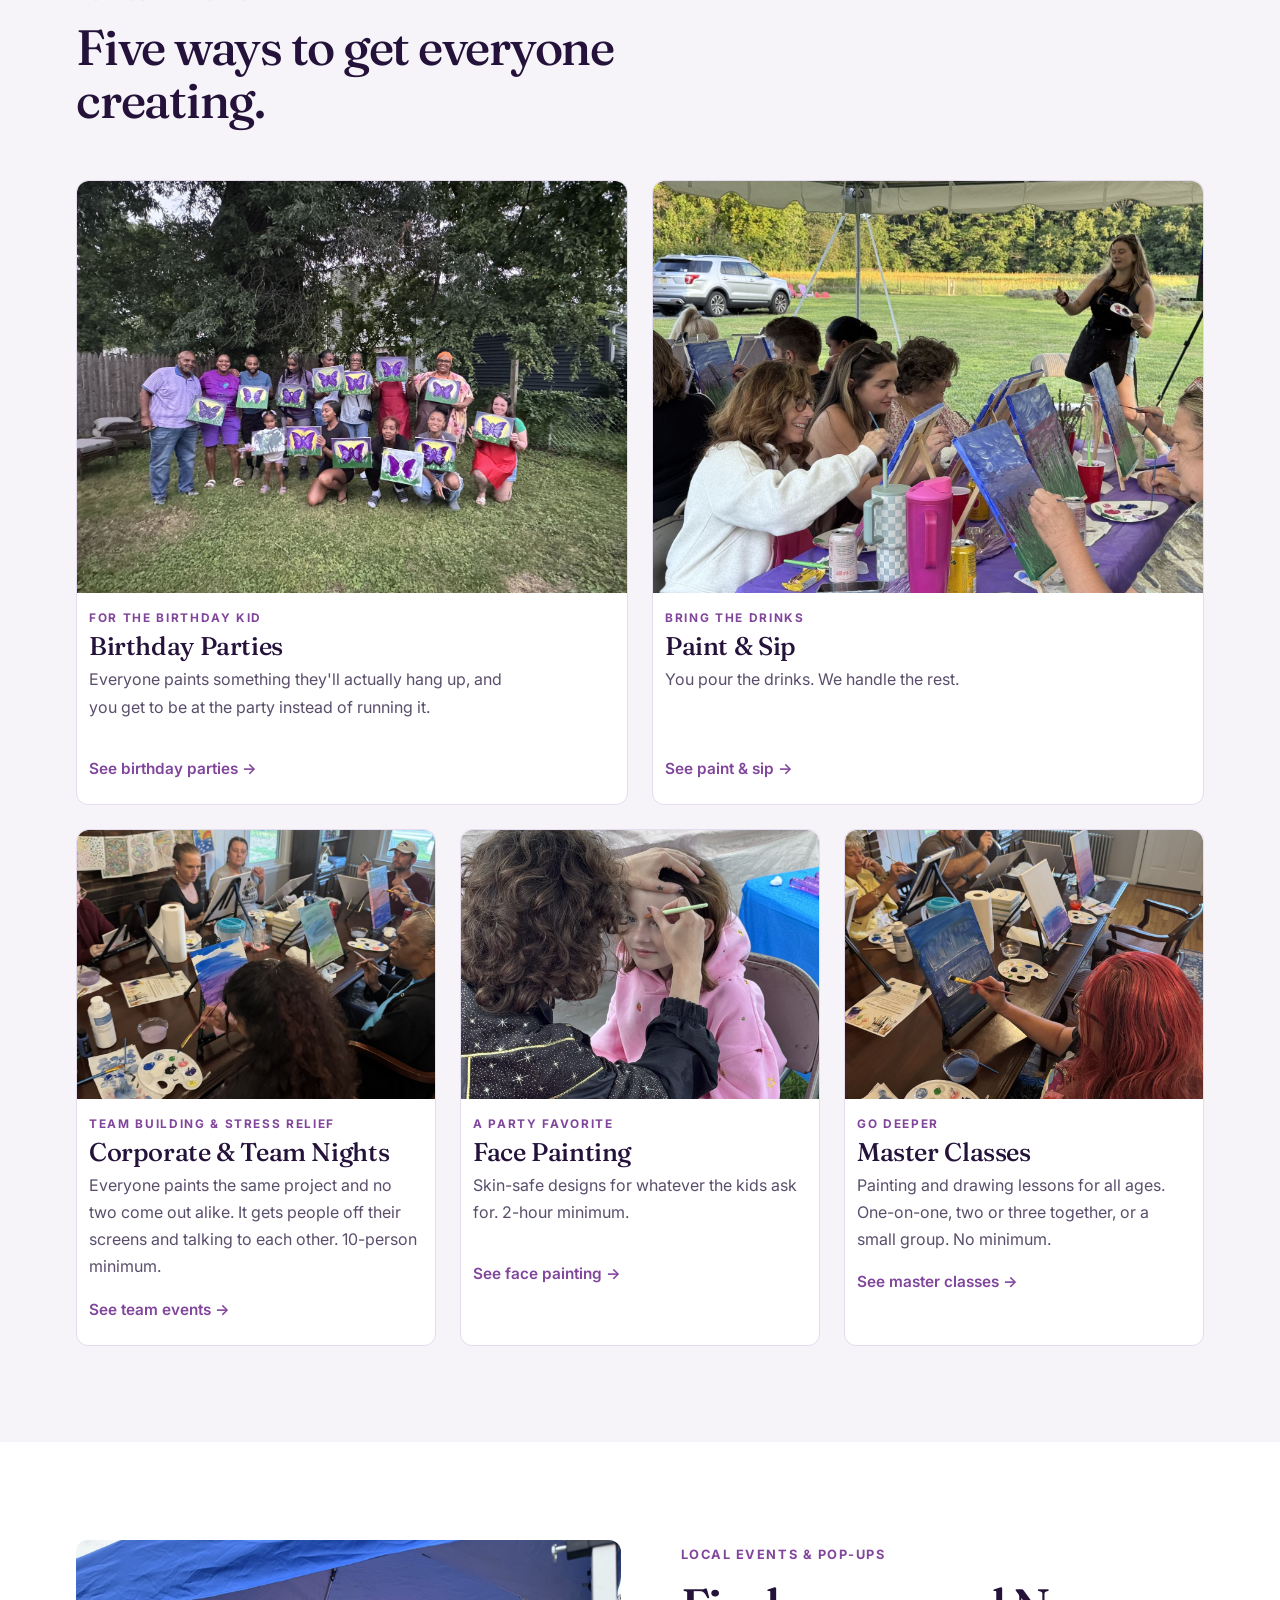
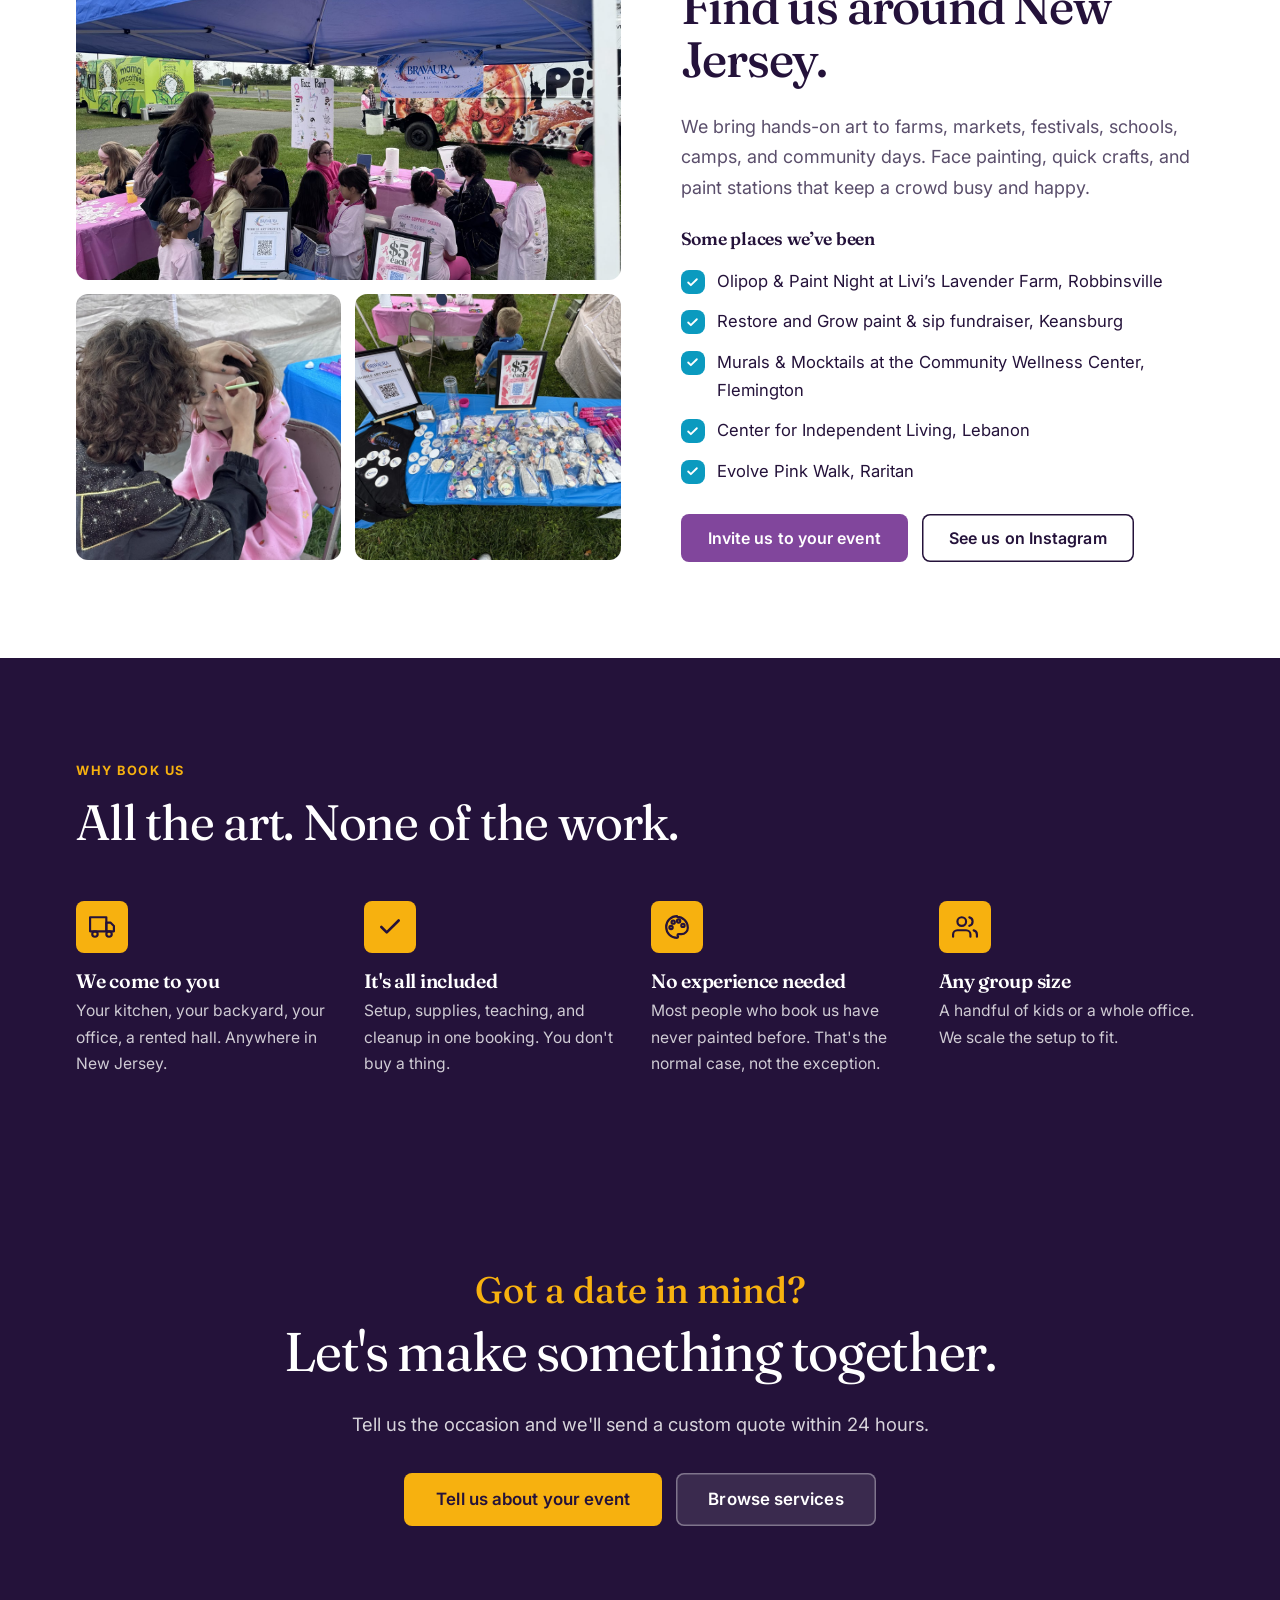
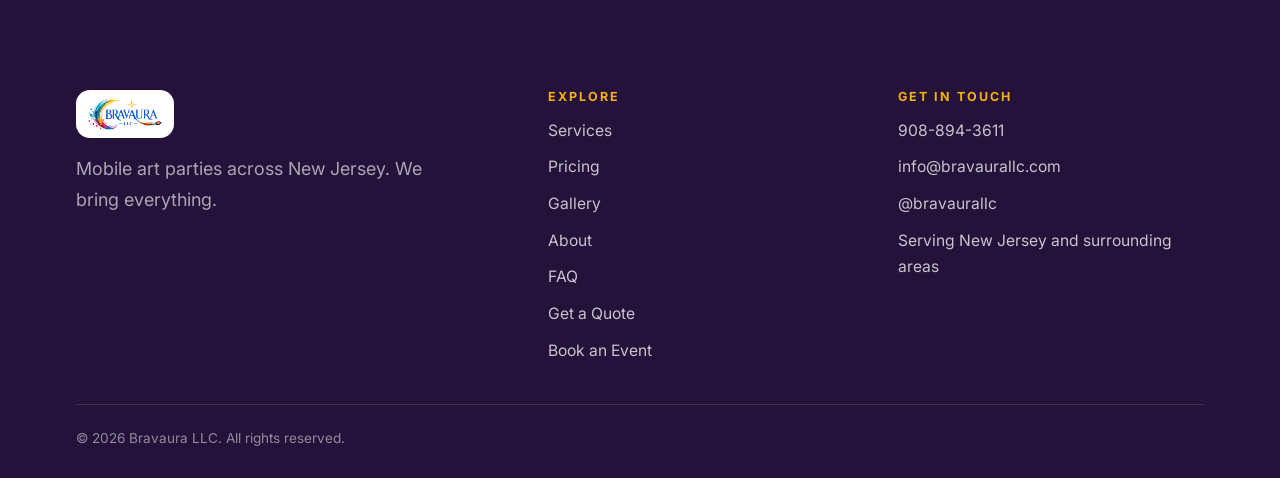
==== commit 414c8f43: "Remove the email list signup from every page Co-Authored-By: Claude Opus 5.5 <noreply@anthropic.com>" ====
--- a/index.html
+++ b/index.html
@@ -168,31 +168,6 @@
 </section>
 
 </main>
-<section class="signup" id="signup">
-  <div class="container">
-    <div class="signup-card reveal">
-      <div>
-        <h2>Want to join our email list?</h2>
-        <p>New events, seasonal classes, and open dates, sent about <strong>once a month</strong>. Sometimes less.</p>
-      </div>
-      <div>
-        <form data-bravaura-form name="email-signup" method="post" novalidate
-              action="https://app.kit.com/forms/9788191/subscriptions"
-              data-endpoint="https://app.kit.com/forms/9788191/subscriptions"
-              data-sv-form="9788191" data-uid="bdd7f90ec0"
-              data-success="Thanks for joining! Check your email for a confirmation link. One click and you're on the list.">
-          <div class="signup-row">
-            <label for="signup-email" class="sr-only">Email address</label>
-            <input id="signup-email" name="email_address" type="email" required placeholder="you@email.com" autocomplete="email">
-            <button type="submit" class="btn btn--purple">Join the list</button>
-          </div>
-          <span class="signup-fine">Unsubscribe any time. We never share or sell your address.</span>
-          <div class="form-status" role="status" aria-live="polite"></div>
-        </form>
-      </div>
-    </div>
-  </div>
-</section>
 <footer class="site-footer">
   <div class="container">
     <div class="footer-grid">
@@ -239,7 +214,6 @@
       <p class="promo-note">A lavender-themed painting, step by step. All supplies included, plus a lavender sachet fresh from the farm. All ages, no experience needed.</p>
       <p class="promo-early">Early bird: 15% off with code <b>EARLYBIRD15</b> until Aug 23</p>
       <a href="https://square.link/u/ehouc1P7" target="_blank" rel="noopener" class="btn btn--purple btn--lg promo-cta">Buy tickets</a>
-      <a href="#signup" class="btn btn--white promo-cta">Get event updates</a>
     </div>
   </div>
 </div>
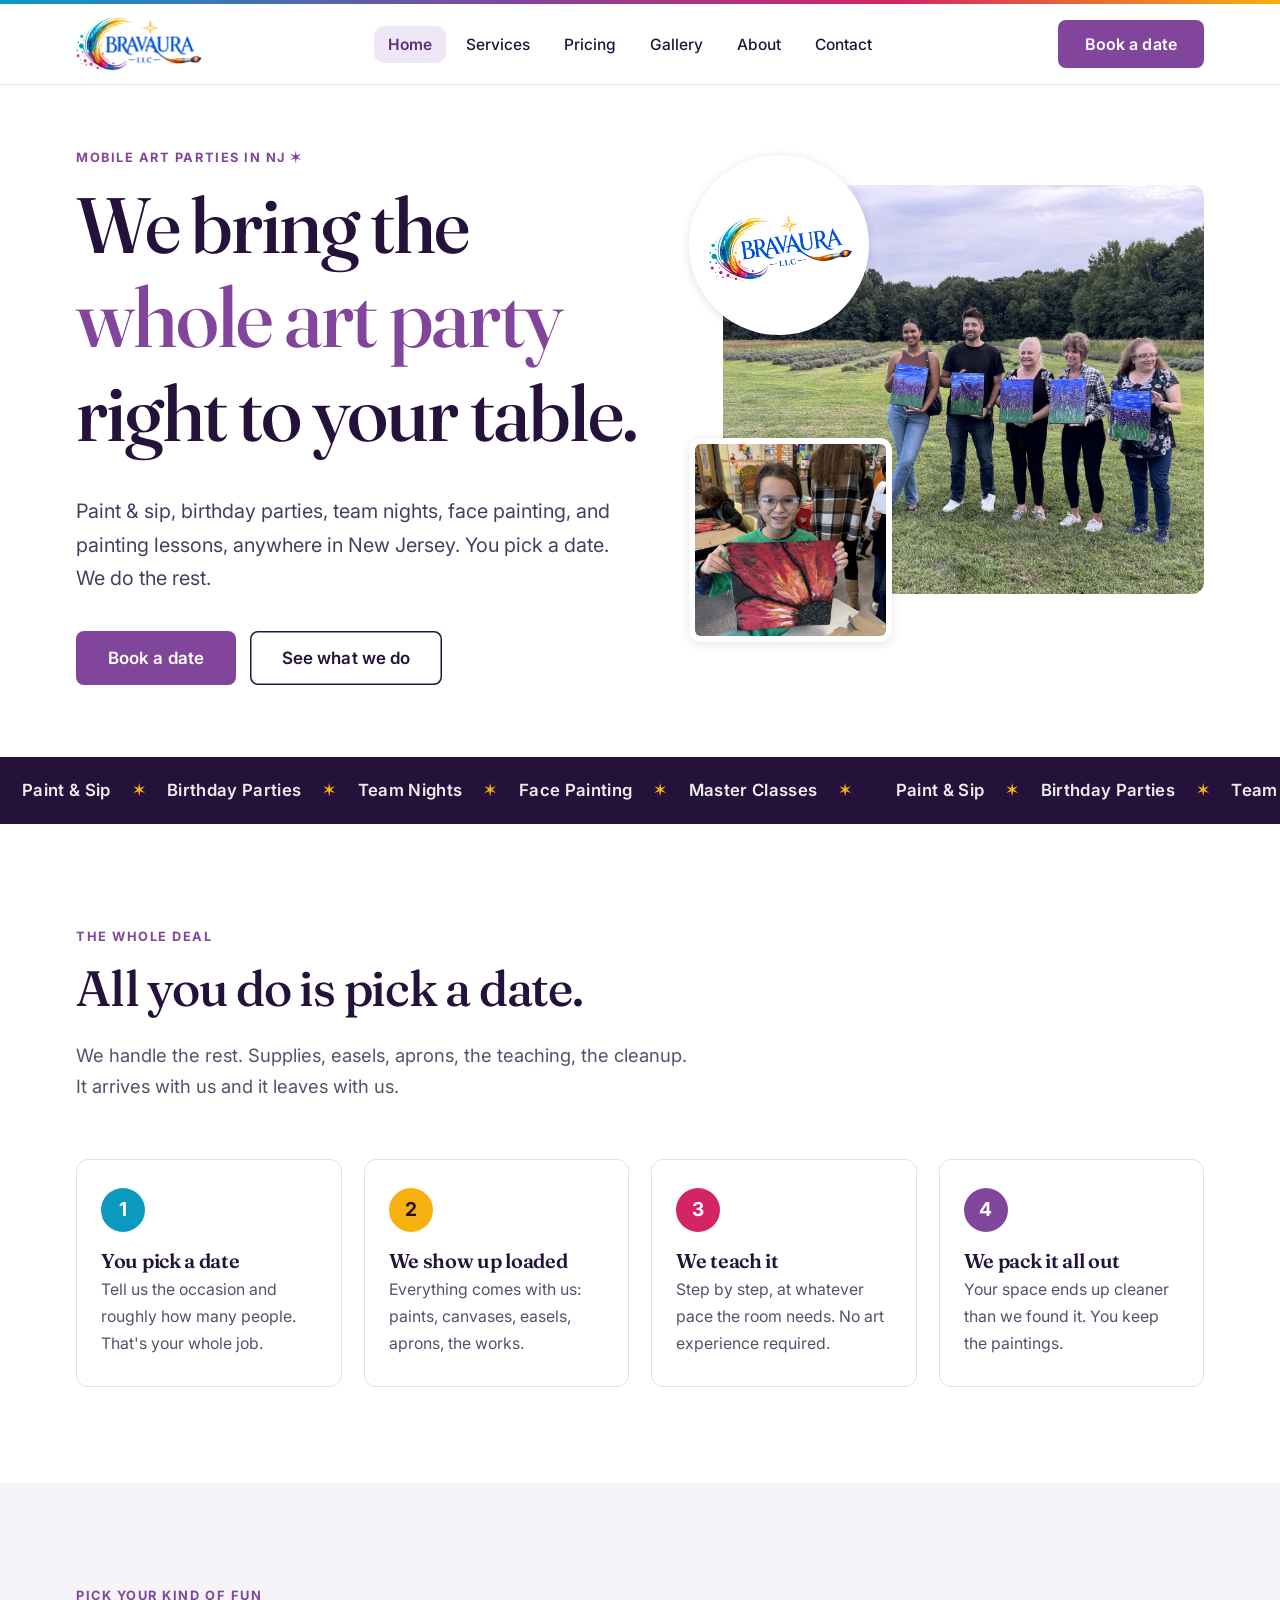
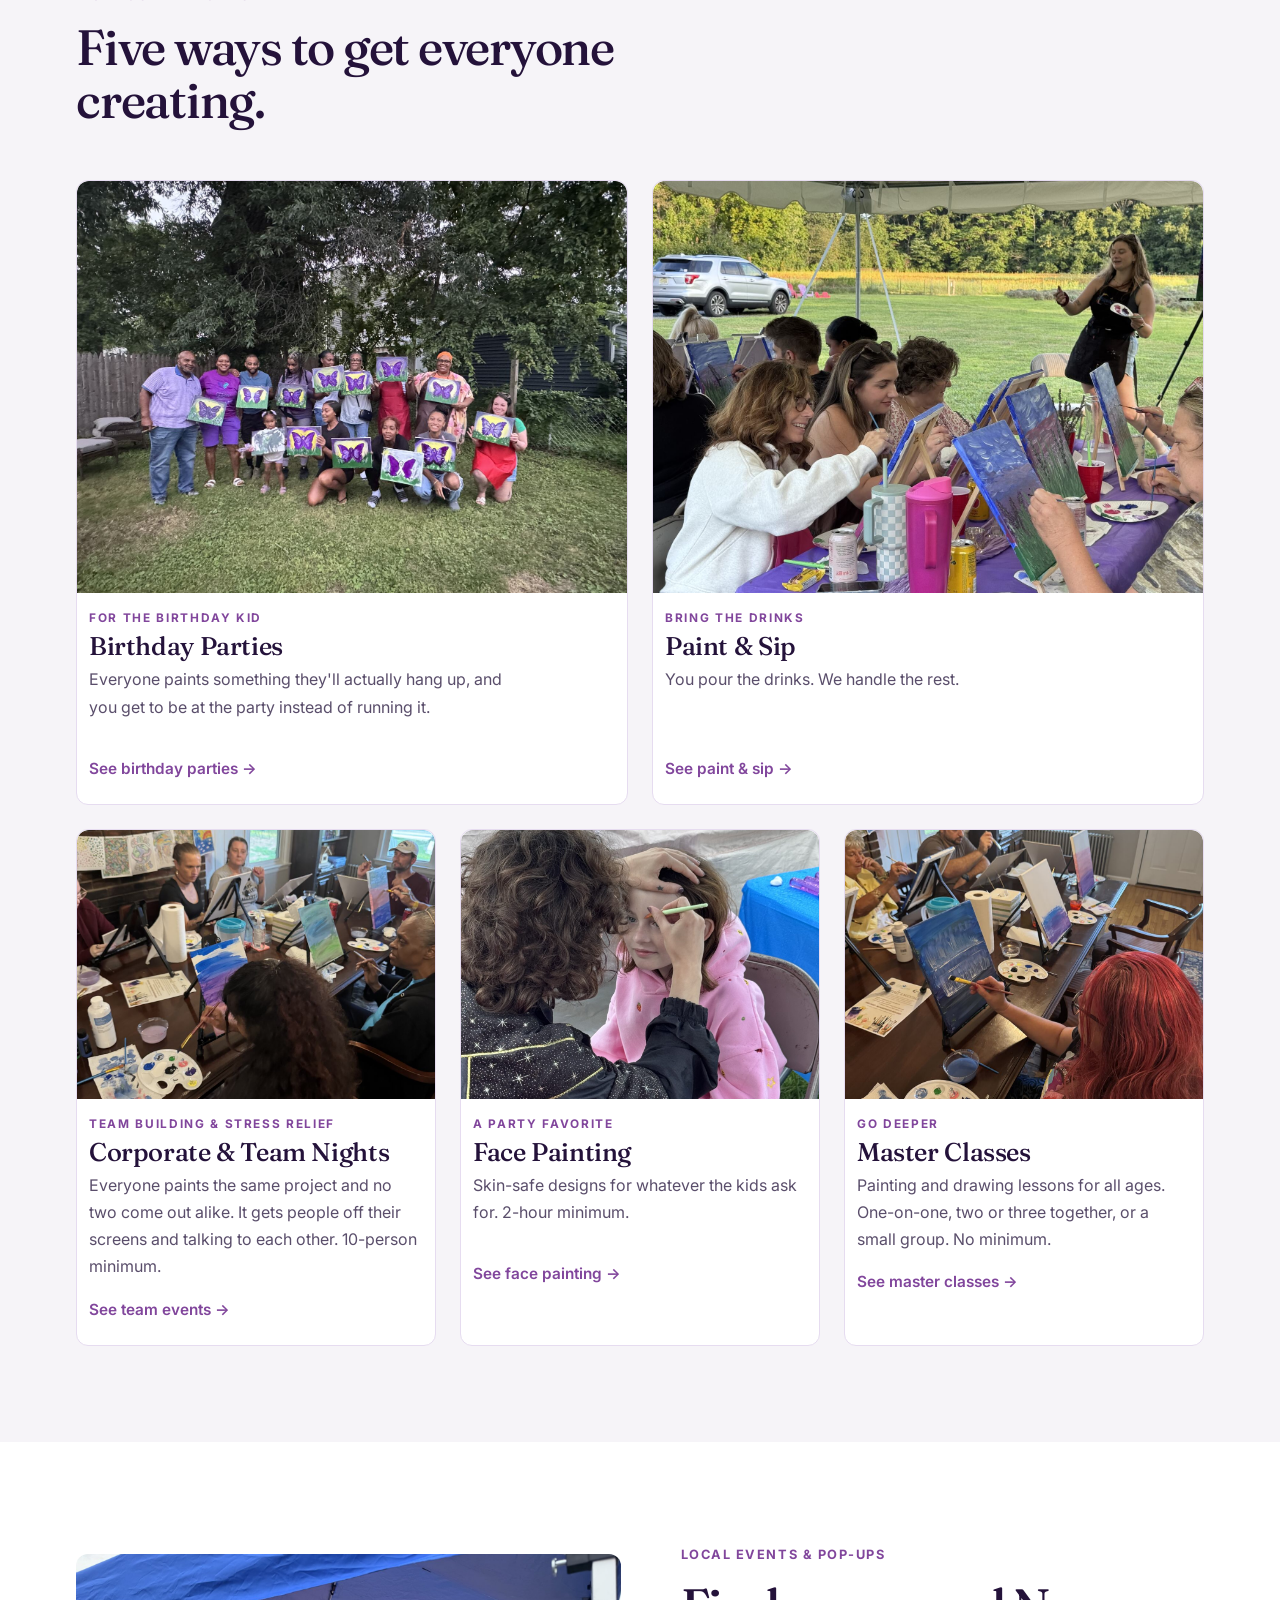
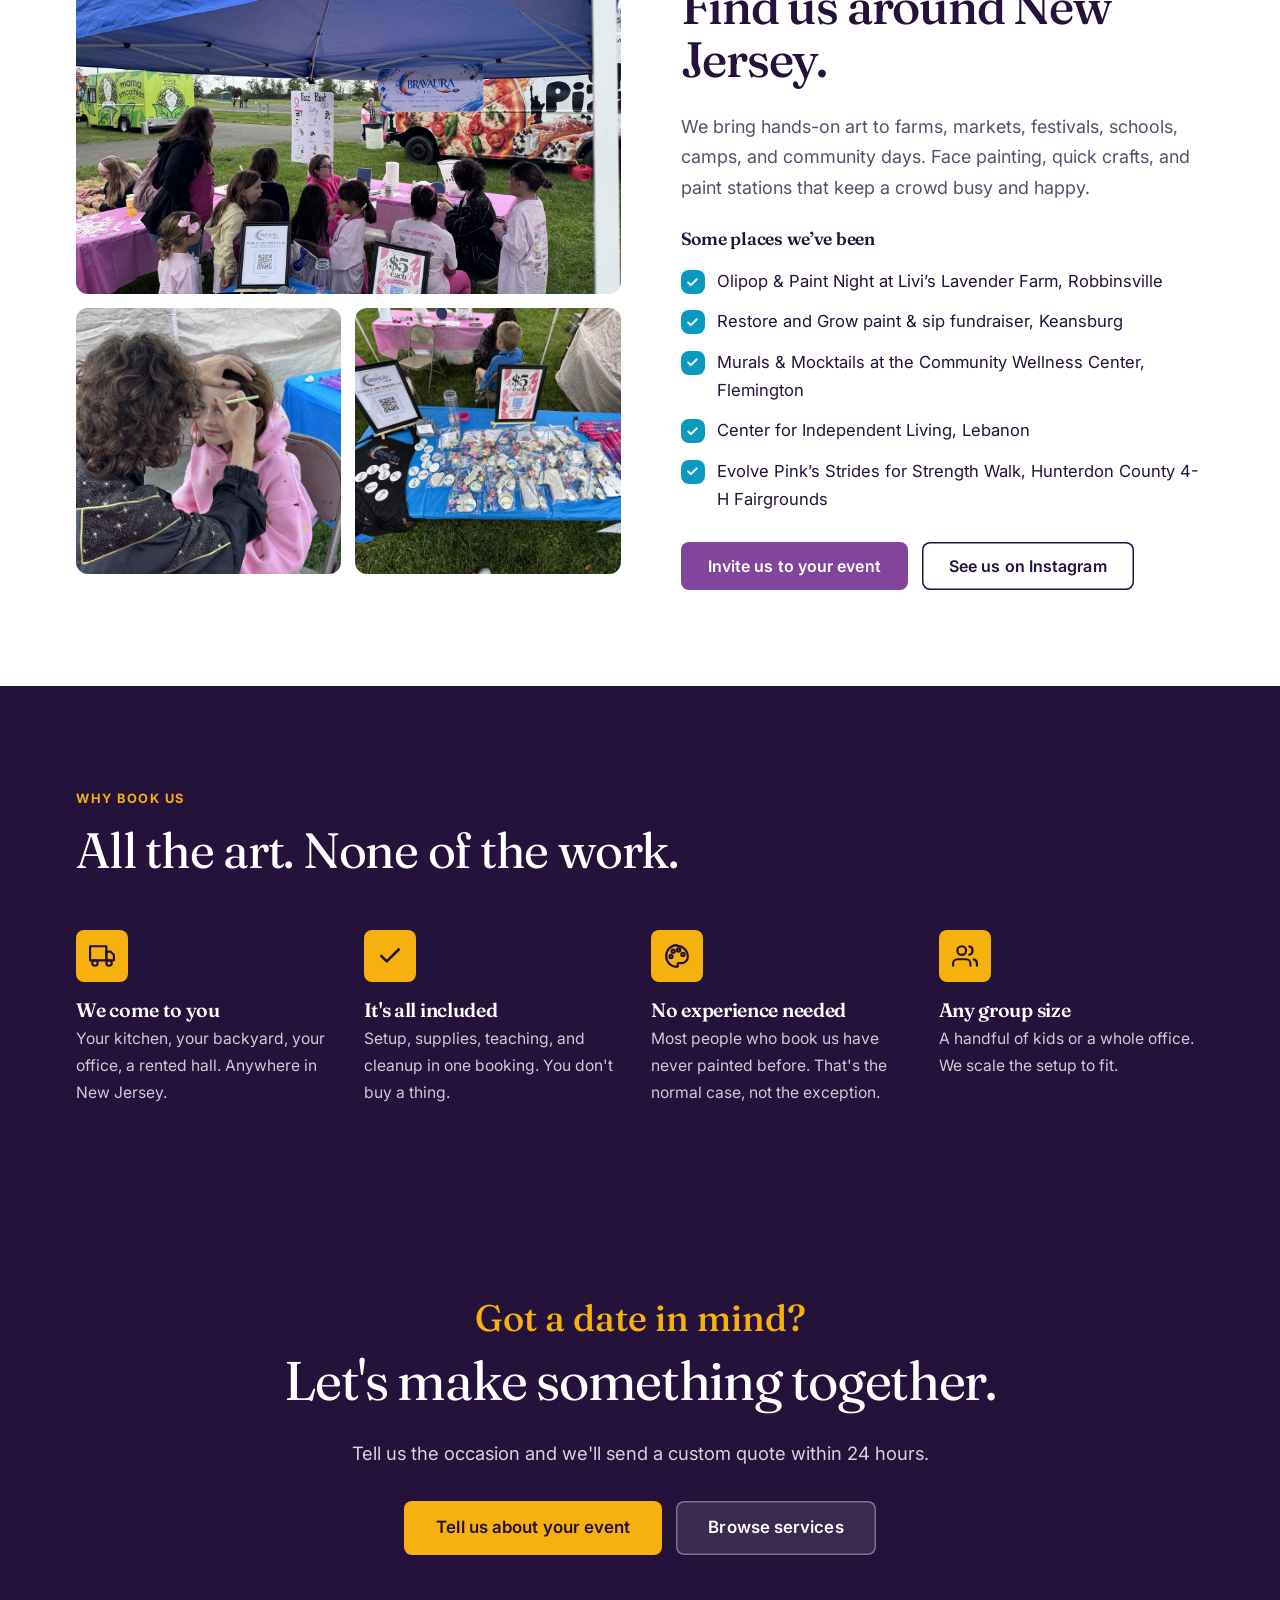
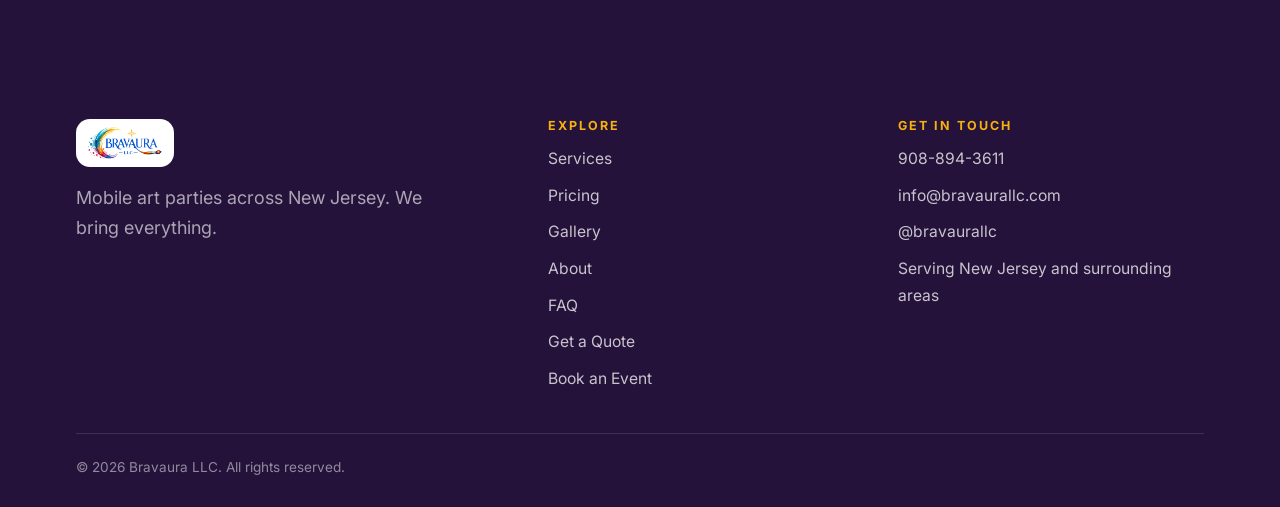
==== commit 2f582ad5: "Home: correct Evolve Pink walk name and location Co-Authored-By: Claude Opus 5.5 <noreply@anthropic." ====
--- a/index.html
+++ b/index.html
@@ -135,7 +135,7 @@
         <li>Restore and Grow paint &amp; sip fundraiser, Keansburg</li>
         <li>Murals &amp; Mocktails at the Community Wellness Center, Flemington</li>
         <li>Center for Independent Living, Lebanon</li>
-        <li>Evolve Pink Walk, Raritan</li>
+        <li>Evolve Pink&rsquo;s Strides for Strength Walk, Hunterdon County 4-H Fairgrounds</li>
       </ul>
       <div class="btn-row" style="margin-top:1.8rem"><a class="btn btn--gold" href="contact.html">Invite us to your event</a><a class="btn btn--white" href="https://instagram.com/bravaurallc" target="_blank" rel="noopener">See us on Instagram</a></div>
     </div>
